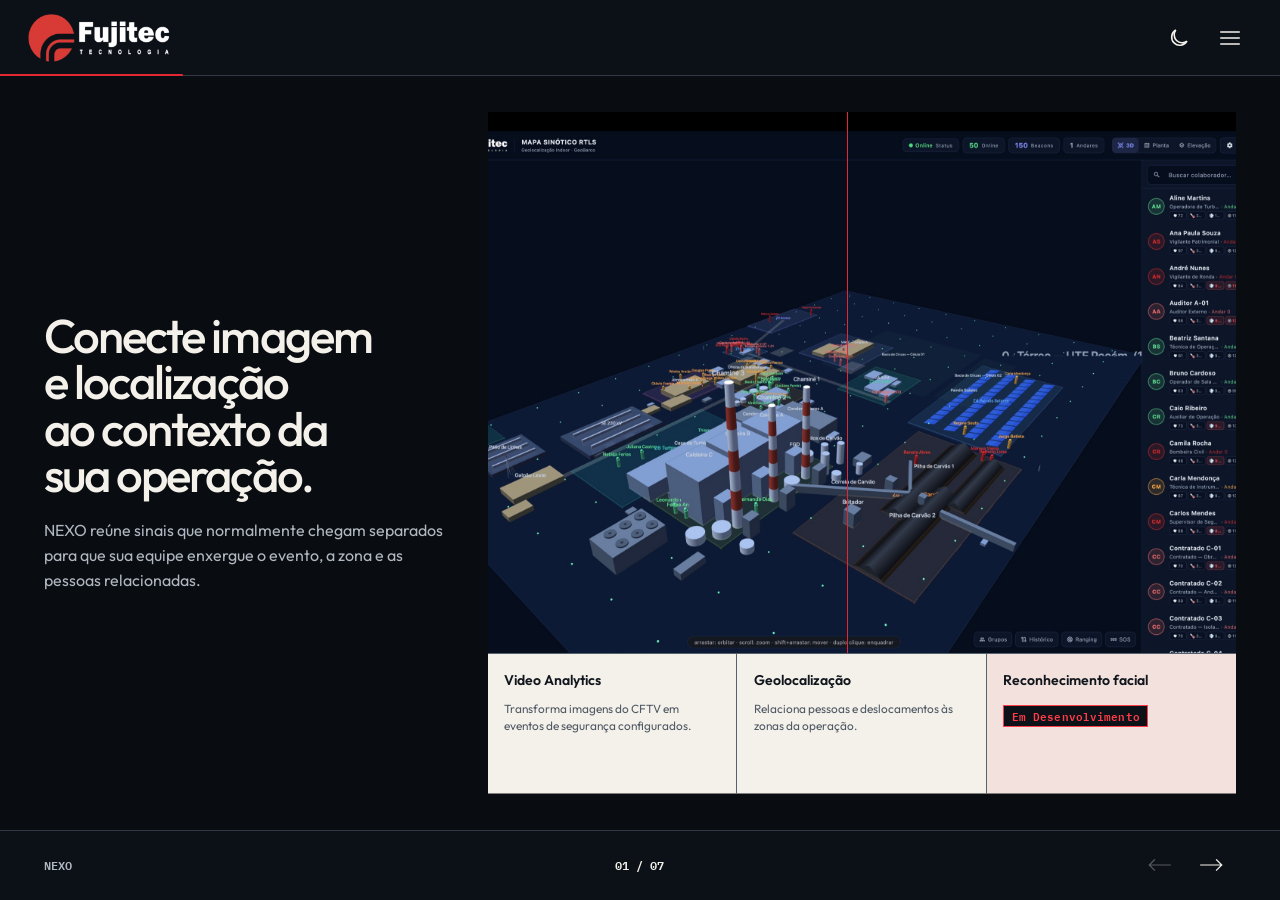
==== fujitec-apresentacao-geo-analitico-dark.html @ db2b3e67 "Apresentação Fujitec NEXO — Video Analytics e Geolocalização Deck linear de 7 telas derivado da apre" ====
<!doctype html>
<html lang="pt-BR">
  <head>
    <meta charset="utf-8">
    <meta name="viewport" content="width=device-width, initial-scale=1, viewport-fit=cover">
    <meta name="theme-color" content="#090c10">
    <title>Fujitec — NEXO · Video Analytics e Geolocalização</title>
    <link rel="icon" href="assets/fujitec-global/brand/fujitec-icon-red.png" type="image/png" sizes="80x80">
    <link rel="stylesheet" href="assets/fujitec-global/css/tokens.css">
    <link rel="stylesheet" href="assets/fujitec-global/css/presentation.css">
    <link rel="stylesheet" href="assets/fujitec-global/css/responsive.css">
    <link rel="stylesheet" href="assets/fujitec-geo/css/geo.css">
  </head>
  <body>
    <!-- Deck derivado da apresentação global Fujitec: trilha linear única do NEXO cobrindo somente Geolocalização e Video Analytics, sem hub, sem RFID e sem as frentes CFTV e infraestrutura. Mídia e CSS reaproveitados de assets/fujitec-global. -->
    <main class="presentation" data-presentation data-theme="dark" aria-label="Apresentação NEXO — Video Analytics e Geolocalização">
      <header class="presentation__header">
        <a class="brand-home" href="#nexo-01" data-route-link="nexo-01" aria-label="Fujitec — voltar ao início">
          <span class="brand-logo" role="img" aria-label="Fujitec Tecnologia">
            <span class="brand-logo__asset" aria-hidden="true">
              <span class="brand-logo__mark"></span>
              <span class="brand-logo__word"></span>
            </span>
          </span>
        </a>
        <div class="header-actions">
          <a class="header-control" href="fujitec-apresentacao-geo-analitico.html#nexo-01" data-theme-link aria-label="Abrir tema claro preservando a tela atual">
            <svg class="icon theme-icon--light" viewBox="0 0 24 24" aria-hidden="true"><circle cx="12" cy="12" r="4"></circle><path d="M12 2v3M12 19v3M2 12h3M19 12h3M4.9 4.9 7 7M17 17l2.1 2.1M19.1 4.9 17 7M7 17l-2.1 2.1"></path></svg>
            <svg class="icon theme-icon--dark" viewBox="0 0 24 24" aria-hidden="true"><path d="M20 15.2A8 8 0 0 1 8.8 4 8.2 8.2 0 1 0 20 15.2Z"></path></svg>
          </a>
          <button class="header-control" type="button" data-menu-toggle aria-expanded="false" aria-controls="presentation-menu" aria-label="Abrir menu de telas">
            <svg class="icon" viewBox="0 0 24 24" aria-hidden="true"><path d="M3 6h18M3 12h18M3 18h18"></path></svg>
          </button>
        </div>
      </header>

      <aside id="presentation-menu" class="presentation__menu" data-menu hidden aria-hidden="true" aria-label="Telas da apresentação">
        <nav>
          <a href="#nexo-01" data-route-link="nexo-01"><span>Visão geral</span><svg class="icon" viewBox="0 0 32 16" aria-hidden="true"><path d="M1 8h28M22 1l7 7-7 7"></path></svg></a>
          <a href="#nexo-05" data-route-link="nexo-05"><span>Mapa operacional</span><svg class="icon" viewBox="0 0 32 16" aria-hidden="true"><path d="M1 8h28M22 1l7 7-7 7"></path></svg></a>
          <a href="#nexo-06" data-route-link="nexo-06"><span>Crachá e localização</span><svg class="icon" viewBox="0 0 32 16" aria-hidden="true"><path d="M1 8h28M22 1l7 7-7 7"></path></svg></a>
          <a href="#nexo-03" data-route-link="nexo-03"><span>Zonas críticas</span><svg class="icon" viewBox="0 0 32 16" aria-hidden="true"><path d="M1 8h28M22 1l7 7-7 7"></path></svg></a>
          <a href="#nexo-04" data-route-link="nexo-04"><span>Pessoas por área</span><svg class="icon" viewBox="0 0 32 16" aria-hidden="true"><path d="M1 8h28M22 1l7 7-7 7"></path></svg></a>
          <a href="#nexo-02" data-route-link="nexo-02"><span>Video Analytics</span><svg class="icon" viewBox="0 0 32 16" aria-hidden="true"><path d="M1 8h28M22 1l7 7-7 7"></path></svg></a>
          <a href="#nexo-08" data-route-link="nexo-08"><span>Correlação e report</span><svg class="icon" viewBox="0 0 32 16" aria-hidden="true"><path d="M1 8h28M22 1l7 7-7 7"></path></svg></a>
        </nav>
      </aside>

      <div class="presentation__progress" aria-label="Progresso da trilha">
        <span data-progress role="progressbar" aria-label="Progresso da trilha" aria-valuemin="1" aria-valuemax="7" aria-valuenow="1"></span>
      </div>

      <div class="presentation__stage">
        <div class="presentation__track" data-track></div>
      </div>

      <footer class="presentation__footer" data-footer hidden>
        <span class="presentation__trail-label" data-trail-label></span>
        <span class="presentation__counter" data-counter>01 / 07</span>
        <nav class="presentation__nav" aria-label="Navegação da trilha">
          <button class="nav-button" type="button" data-prev aria-label="Tela anterior">
            <svg class="icon icon--left" viewBox="0 0 32 16" aria-hidden="true"><path d="M1 8h28M22 1l7 7-7 7"></path></svg>
          </button>
          <button class="nav-button" type="button" data-next aria-label="Próxima tela">
            <svg class="icon" viewBox="0 0 32 16" aria-hidden="true"><path d="M1 8h28M22 1l7 7-7 7"></path></svg>
          </button>
        </nav>
      </footer>
      <p class="presentation__live" data-live-region aria-live="polite" aria-atomic="true"></p>
    </main>
    <noscript>Esta apresentação requer JavaScript local para navegação e animações.</noscript>
    <script src="assets/fujitec-global/vendor/gsap.min.js"></script>
    <script type="module" src="assets/fujitec-geo/js/app.mjs"></script>
  </body>
</html>
---- assets/fujitec-global/css/tokens.css ----
@font-face {
  font-family: "Outfit";
  src: url("../fonts/outfit-regular.woff2") format("woff2");
  font-style: normal;
  font-weight: 400;
  font-display: swap;
}

@font-face {
  font-family: "Outfit";
  src: url("../fonts/outfit-medium.woff2") format("woff2");
  font-style: normal;
  font-weight: 500;
  font-display: swap;
}

@font-face {
  font-family: "Outfit";
  src: url("../fonts/outfit-semibold.woff2") format("woff2");
  font-style: normal;
  font-weight: 600;
  font-display: swap;
}

@font-face {
  font-family: "IBM Plex Mono";
  src: url("../fonts/ibm-plex-mono-semibold.woff2") format("woff2");
  font-style: normal;
  font-weight: 600;
  font-display: swap;
}

:root {
  color-scheme: light;
  --font-display: "Outfit", sans-serif;
  --font-mono: "IBM Plex Mono", monospace;
  --red: #cf202d;
  --red-strong: #b90f1d;
  --red-soft: #f7dadd;
  --ink: #11161c;
  --navy: #06101f;
  --bg: #f2efe8;
  --surface: #f8f6f1;
  --surface-2: #e9e6df;
  --surface-inverse: #08111f;
  --text: #11161c;
  --text-inverse: #f7f4ee;
  --muted: #535b65;
  --muted-inverse: #c8d0da;
  --brand-word: #000000;
  --line: #c8c3ba;
  --line-strong: #969086;
  --focus: #cf202d;
  --shadow: 0.75rem 1.1rem 1.6rem rgba(27, 25, 22, 0.18);
  --header-height: 4.75rem;
  --footer-height: 4.4rem;
  --gutter: clamp(1.25rem, 3.4vw, 4.5rem);
  --display-xl: clamp(2.65rem, 5vw, 5.9rem);
  --display-lg: clamp(2.15rem, 3.7vw, 4.45rem);
  --display-md: clamp(1.65rem, 2.5vw, 3rem);
  --body-lg: clamp(1rem, 1.2vw, 1.28rem);
  --body: clamp(0.94rem, 0.92vw, 1.08rem);
  --small: clamp(0.72rem, 0.7vw, 0.86rem);
}

[data-theme="dark"] {
  color-scheme: dark;
  --red: #e32733;
  --red-strong: #ff3d49;
  --red-soft: #4a161c;
  --ink: #f4f1eb;
  --navy: #050b14;
  --bg: #090c10;
  --surface: #0d1218;
  --surface-2: #111820;
  --surface-inverse: #f4f1eb;
  --text: #f4f1eb;
  --text-inverse: #11161c;
  --muted: #afb7c1;
  --muted-inverse: #515a64;
  --brand-word: #ffffff;
  --line: #303944;
  --line-strong: #56616e;
  --focus: #ff4b56;
  --shadow: 0.8rem 1.2rem 1.75rem rgba(0, 0, 0, 0.48);
}

*,
*::before,
*::after {
  box-sizing: border-box;
}

html {
  width: 100%;
  height: 100%;
  background: var(--bg);
  scroll-behavior: auto;
}

body {
  width: 100%;
  min-width: 20rem;
  height: 100%;
  margin: 0;
  overflow: hidden;
  background: var(--bg);
  color: var(--text);
  font-family: var(--font-display);
  font-size: 16px;
  font-synthesis: none;
  text-rendering: optimizeLegibility;
  -webkit-font-smoothing: antialiased;
}

button,
a {
  color: inherit;
  font: inherit;
}

button {
  border: 0;
}

a {
  text-decoration-thickness: 0.08em;
  text-underline-offset: 0.22em;
}

img,
video {
  display: block;
  max-width: 100%;
}

::selection {
  background: var(--red);
  color: #fff;
}

:focus-visible {
  outline: 3px solid var(--focus);
  outline-offset: 4px;
}

* {
  scrollbar-color: var(--red) var(--surface-2);
  scrollbar-width: thin;
}

*::-webkit-scrollbar {
  width: 0.6rem;
  height: 0.6rem;
}

*::-webkit-scrollbar-track {
  background: var(--surface-2);
}

*::-webkit-scrollbar-thumb {
  background: var(--red);
  border: 2px solid var(--surface-2);
}

[hidden] {
  display: none !important;
}

.sr-only,
.presentation__live {
  position: absolute !important;
  width: 1px !important;
  height: 1px !important;
  padding: 0 !important;
  margin: -1px !important;
  overflow: hidden !important;
  clip: rect(0, 0, 0, 0) !important;
  white-space: nowrap !important;
  border: 0 !important;
}

.icon {
  width: 1.5rem;
  height: 1.5rem;
  fill: none;
  stroke: currentColor;
  stroke-width: 1.6;
  stroke-linecap: square;
  stroke-linejoin: miter;
}

.icon--left {
  transform: scaleX(-1);
}
---- assets/fujitec-global/css/presentation.css ----
.presentation {
  position: relative;
  width: 100%;
  height: 100dvh;
  min-height: 32rem;
  overflow: hidden;
  background: var(--bg);
  color: var(--text);
  isolation: isolate;
}

.presentation__header {
  position: absolute;
  z-index: 60;
  top: 0;
  left: 0;
  right: 0;
  height: var(--header-height);
  display: flex;
  align-items: center;
  justify-content: space-between;
  padding: 0 clamp(1.25rem, 2.2vw, 2.5rem);
  border-bottom: 1px solid var(--line);
  background: color-mix(in srgb, var(--surface) 96%, transparent);
}

.brand-home {
  display: inline-flex;
  align-items: center;
  min-height: 2.6rem;
  text-decoration: none;
}

.brand-logo {
  position: relative;
  display: block;
  width: 8.85rem;
  height: 3rem;
  flex: 0 0 auto;
}

.brand-logo__asset {
  position: absolute;
  inset: 0 auto auto 0;
  width: 236px;
  height: 80px;
  transform: scale(0.6);
  transform-origin: left top;
}

.brand-logo__mark,
.brand-logo__word {
  position: absolute;
  top: 0;
  height: 80px;
}

.brand-logo__mark {
  left: 0;
  width: 80px;
  overflow: hidden;
  background: url("../brand/fujitec-logo-white.png") no-repeat 0 0 / 236px 80px;
}

.brand-logo__word {
  left: 80px;
  width: 156px;
  overflow: hidden;
}

.brand-logo__word::before {
  content: "";
  position: absolute;
  left: -80px;
  top: 0;
  width: 236px;
  height: 80px;
  background: var(--brand-word);
  -webkit-mask: url("../brand/fujitec-logo-white.png") no-repeat 0 0 / 236px 80px;
  mask: url("../brand/fujitec-logo-white.png") no-repeat 0 0 / 236px 80px;
}

.badge-card img {
  filter: brightness(0);
}

[data-theme="dark"] .badge-card img {
  filter: brightness(0) invert(1);
}

.header-actions {
  display: flex;
  align-items: center;
  gap: 0.5rem;
}

.header-control {
  width: 2.7rem;
  height: 2.7rem;
  display: inline-grid;
  place-items: center;
  background: transparent;
  color: var(--text);
  cursor: pointer;
  text-decoration: none;
  transition: color 180ms ease, background-color 180ms ease;
}

.header-control:hover {
  color: var(--red);
  background: var(--surface-2);
}

.theme-icon--dark,
[data-theme="dark"] .theme-icon--light {
  display: none;
}

[data-theme="dark"] .theme-icon--dark {
  display: block;
}

.presentation__menu {
  position: absolute;
  z-index: 70;
  top: calc(var(--header-height) + 0.75rem);
  right: 1.25rem;
  width: min(26rem, calc(100vw - 2.5rem));
  padding: 0.75rem;
  background: var(--surface);
  box-shadow: var(--shadow);
  border: 1px solid var(--line);
}

.presentation__menu nav {
  display: grid;
}

.presentation__menu a {
  display: grid;
  grid-template-columns: 0.8rem 1fr auto;
  align-items: center;
  gap: 0.9rem;
  min-height: 3.9rem;
  padding: 0.75rem;
  border-bottom: 1px solid var(--line);
  text-decoration: none;
  font-weight: 500;
}

.presentation__menu a:last-child {
  border-bottom: 0;
}

.presentation__menu a::before {
  content: "";
  width: 0.58rem;
  height: 0.58rem;
  background: var(--red);
}

.presentation__menu a:hover {
  background: var(--surface-2);
}

.presentation__menu .icon {
  width: 1.25rem;
}

.presentation__stage {
  position: absolute;
  z-index: 1;
  top: var(--header-height);
  right: 0;
  bottom: 0;
  left: 0;
  overflow: hidden;
}

.presentation__track,
.screen {
  position: absolute;
  inset: 0;
}

.screen {
  visibility: hidden;
  overflow: hidden;
  opacity: 0;
  pointer-events: none;
}

.screen[data-active="true"] {
  visibility: visible;
  opacity: 1;
  pointer-events: auto;
}

.presentation__progress {
  position: absolute;
  z-index: 64;
  top: calc(var(--header-height) - 2px);
  left: 0;
  width: 100%;
  height: 2px;
  background: transparent;
  pointer-events: none;
}

.presentation__progress span {
  display: block;
  width: 100%;
  height: 100%;
  background: var(--red);
  transform: scaleX(var(--progress, 0));
  transform-origin: left center;
  transition: transform 420ms cubic-bezier(0.16, 1, 0.3, 1);
}

.presentation__footer {
  position: absolute;
  z-index: 50;
  right: 0;
  bottom: 0;
  left: 0;
  height: var(--footer-height);
  display: grid;
  grid-template-columns: 1fr auto 1fr;
  align-items: center;
  padding: 0 var(--gutter);
  border-top: 1px solid var(--line);
  background: color-mix(in srgb, var(--surface) 96%, transparent);
}

.presentation__footer[hidden] {
  display: none;
}

.presentation__trail-label,
.presentation__counter {
  font-family: var(--font-mono);
  font-size: var(--small);
  font-variant-numeric: tabular-nums;
}

.presentation__trail-label {
  color: var(--muted);
}

.presentation__counter {
  min-width: 5.8rem;
  text-align: center;
  color: var(--text);
}

.presentation__nav {
  grid-column: 3;
  justify-self: end;
  display: flex;
  align-items: center;
  gap: 0.35rem;
}

.nav-button {
  width: 3rem;
  height: 3rem;
  display: grid;
  place-items: center;
  background: transparent;
  color: var(--text);
  cursor: pointer;
  transition: background-color 180ms ease, color 180ms ease;
}

.nav-button:hover {
  color: var(--red);
  background: var(--surface-2);
}

[data-white-key] {
  transition: opacity 180ms ease;
}

[data-theme="dark"] [data-white-key]:not([data-keyed="true"]) {
  opacity: 0;
}

/* Hub */
.hub {
  background: var(--surface);
}

.hub__field {
  position: absolute;
  z-index: 1;
  display: block;
  overflow: hidden;
  color: var(--text-inverse);
  text-decoration: none;
  background: var(--surface-inverse);
}

.hub__field--nexo,
.hub__field--infra {
  color: #fff;
}

.hub__field::after {
  content: "";
  position: absolute;
  inset: 0;
  z-index: 4;
  border: 2px solid var(--red);
  opacity: 0;
  pointer-events: none;
  transition: opacity 220ms ease;
}

.hub__field:hover::after,
.hub__field:focus-visible::after {
  opacity: 1;
}

.hub__field > img {
  width: 100%;
  height: 100%;
  object-fit: cover;
  transition: transform 820ms cubic-bezier(0.16, 1, 0.3, 1);
}

.hub__field:hover > img,
.hub__field:focus-visible > img {
  transform: scale(1.035);
}

.hub__field--nexo {
  top: 0;
  left: 0;
  width: 68%;
  height: 52%;
}

.hub__field--nexo img {
  object-position: 46% 69%;
}

.hub__field--infra {
  bottom: 0;
  left: 0;
  width: 46%;
  height: 48%;
}

.hub__field--infra img {
  object-position: 48% 45%;
}

.hub__field--cftv {
  top: 0;
  right: 0;
  width: 32%;
  height: 100%;
  color: var(--text);
  background: var(--surface);
}

.hub__field--cftv .product-cutout {
  position: absolute;
  top: 16%;
  right: 1%;
  bottom: 6%;
  width: 98%;
  height: 78%;
  object-fit: contain;
  object-position: center bottom;
}

[data-theme="dark"] .hub__field--cftv {
  color: var(--text);
  background: var(--surface);
}

.hub__shade {
  position: absolute;
  z-index: 1;
  inset: 0;
  background: linear-gradient(180deg, rgba(5, 10, 18, 0.78) 0%, rgba(5, 10, 18, 0.08) 48%, rgba(5, 10, 18, 0.8) 100%);
}

.hub__label {
  position: absolute;
  z-index: 3;
  left: clamp(1.5rem, 3vw, 3.4rem);
  display: grid;
  gap: 0.45rem;
  max-width: min(31rem, 78%);
}

.hub__label::before {
  content: "";
  position: absolute;
  top: 0.45rem;
  left: -1.25rem;
  width: 0.65rem;
  height: 0.65rem;
  background: var(--red);
}

.hub__label--top {
  top: clamp(1.9rem, 4vh, 3.5rem);
}

.hub__field--infra .hub__label--bottom {
  bottom: clamp(5.1rem, 9vh, 6.5rem);
}

.hub__label strong {
  font-size: clamp(1rem, 1.35vw, 1.5rem);
  font-weight: 600;
  line-height: 1.1;
}

.hub__label > span:not(.development-status) {
  color: color-mix(in srgb, currentColor 74%, transparent);
  font-family: var(--font-mono);
  font-size: clamp(0.64rem, 0.65vw, 0.8rem);
  line-height: 1.45;
}

.development-status {
  display: flex;
  flex-wrap: wrap;
  align-items: center;
  gap: 0.55rem;
  font-family: var(--font-mono);
  font-size: clamp(0.62rem, 0.62vw, 0.76rem);
}

.development-status strong,
.resource-item--development > strong {
  display: inline-flex;
  width: max-content;
  padding: 0.28rem 0.46rem;
  border: 1px solid currentColor;
  color: var(--red-strong);
  background: var(--surface);
  font-family: var(--font-mono);
  font-size: 0.68rem;
  line-height: 1;
  text-transform: none;
  letter-spacing: 0.01em;
}

.hub__field--nexo .development-status strong {
  color: #fff;
  background: var(--red);
  border-color: var(--red);
}

.hub__explore {
  position: absolute;
  z-index: 3;
  left: clamp(1.5rem, 3vw, 3.4rem);
  bottom: clamp(1.35rem, 3vh, 2.2rem);
  display: flex;
  align-items: center;
  gap: 0.8rem;
  font-family: var(--font-mono);
  font-size: var(--small);
}

.hub__field--cftv .hub__explore {
  right: clamp(1.5rem, 3vw, 3.4rem);
  left: auto;
}

.hub__explore .icon {
  width: 2.2rem;
  color: var(--red);
  transition: transform 220ms ease;
}

.hub__field:hover .hub__explore .icon,
.hub__field:focus-visible .hub__explore .icon {
  transform: translateX(0.45rem);
}

.hub__message {
  position: absolute;
  z-index: 8;
  top: 30%;
  left: 40%;
  width: 29%;
  min-width: 21rem;
  min-height: 43%;
  display: flex;
  flex-direction: column;
  justify-content: center;
  padding: clamp(1.8rem, 3vw, 3.5rem);
  background: var(--surface);
  box-shadow: var(--shadow);
}

.hub__message h1 {
  margin: 0;
  font-size: clamp(1.42rem, 1.65vw, 2rem);
  font-weight: 500;
  line-height: 1.2;
  letter-spacing: -0.025em;
  text-wrap: balance;
}

.hub__brand-logo {
  position: relative;
  display: block;
  width: min(232px, 100%);
  max-width: 100%;
  aspect-ratio: 232 / 76;
  height: auto;
  margin-bottom: clamp(1rem, 2.1vh, 1.6rem);
}

.hub__brand-logo > img {
  display: block;
  width: 100%;
  height: 100%;
  object-fit: contain;
  object-position: left center;
}

.hub__brand-logo--light::after {
  position: absolute;
  inset: 0;
  content: "";
  background: #000;
  clip-path: inset(0 0 0 33.62%);
  -webkit-mask: url("../brand/fujitec-logo.png") no-repeat 0 0 / 100% 100%;
  mask: url("../brand/fujitec-logo.png") no-repeat 0 0 / 100% 100%;
  pointer-events: none;
}

.hub__message p {
  max-width: 29ch;
  margin: clamp(1.1rem, 2vh, 1.8rem) 0 0;
  padding-top: 1.2rem;
  border-top: 1px solid var(--red);
  color: var(--muted);
  font-family: var(--font-mono);
  font-size: clamp(0.7rem, 0.75vw, 0.9rem);
  line-height: 1.6;
}

.hub__route,
.hub__junction {
  position: absolute;
  z-index: 9;
  background: var(--red);
  pointer-events: none;
}

.hub__route--horizontal {
  top: 30%;
  left: 40%;
  width: 28%;
  height: 1px;
}

.hub__route--vertical {
  top: 0;
  left: 68%;
  width: 1px;
  height: 100%;
}

.hub__junction {
  width: 0.7rem;
  height: 0.7rem;
}

.hub__junction--top {
  top: -0.35rem;
  left: calc(68% - 0.35rem);
}

.hub__junction--center {
  top: calc(73% - 0.35rem);
  left: calc(68% - 0.35rem);
  width: 1.2rem;
  height: 1.2rem;
}

.hub__junction--left {
  top: calc(52% - 0.32rem);
  left: calc(40% - 0.32rem);
}

/* Shared slide composition */
.slide {
  background: var(--bg);
}

.slide__inner {
  position: absolute;
  inset: 0 0 var(--footer-height);
  display: grid;
  grid-template-columns: minmax(21rem, 37%) 1fr;
  gap: clamp(1.5rem, 3vw, 4rem);
  padding: clamp(1.6rem, 4vh, 3.8rem) var(--gutter);
  overflow: hidden;
}

.slide__copy {
  position: relative;
  z-index: 3;
  align-self: center;
  max-width: 42rem;
}

.slide__copy h2 {
  max-width: 14ch;
  margin: 0;
  color: var(--text);
  font-size: var(--display-lg);
  font-weight: 500;
  line-height: 0.98;
  letter-spacing: -0.04em;
  text-wrap: balance;
}

.slide__copy > p {
  max-width: 62ch;
  margin: clamp(1.2rem, 2.2vh, 2rem) 0 0;
  color: var(--muted);
  font-size: var(--body-lg);
  line-height: 1.55;
}

.slide__visual {
  position: relative;
  z-index: 1;
  min-width: 0;
  min-height: 0;
  overflow: hidden;
}

.route-action {
  display: inline-flex;
  align-items: center;
  gap: 1rem;
  margin-top: 2rem;
  padding: 0.85rem 0;
  border-bottom: 1px solid var(--red);
  color: var(--text);
  font-family: var(--font-mono);
  font-size: var(--small);
  text-decoration: none;
}

.route-action .icon {
  width: 2.4rem;
  color: var(--red);
  transition: transform 200ms ease;
}

.route-action:hover .icon,
.route-action:focus-visible .icon {
  transform: translateX(0.45rem);
}

.visual-image {
  width: 100%;
  height: 100%;
  object-fit: cover;
}

/* NEXO overview */
.slide--nexo-overview .slide__inner {
  grid-template-columns: minmax(19rem, 34%) 1fr;
}

.overview-visual {
  position: absolute;
  inset: 0;
  display: grid;
  grid-template-rows: minmax(0, 1fr) auto;
  background: var(--surface-inverse);
  color: var(--text-inverse);
}

.overview-visual__map {
  position: relative;
  min-height: 0;
  margin: 0;
  overflow: hidden;
}

.overview-visual__map img {
  object-position: center 66%;
}

.map-scan {
  position: absolute;
  top: 0;
  bottom: 0;
  left: 48%;
  width: 1px;
  background: var(--red);
  animation: map-scan 6.5s cubic-bezier(0.65, 0, 0.35, 1) infinite alternate;
}

@keyframes map-scan {
  from { transform: translateX(-22vw); }
  to { transform: translateX(22vw); }
}

.resource-grid {
  display: grid;
  grid-template-columns: repeat(4, 1fr);
  border-top: 1px solid var(--line-strong);
}

.resource-item {
  min-height: 8.7rem;
  padding: clamp(0.8rem, 1.3vw, 1.35rem);
  border-right: 1px solid var(--line-strong);
}

.resource-item:last-child {
  border-right: 0;
}

.resource-item h3 {
  margin: 0;
  font-size: clamp(0.88rem, 0.9vw, 1.08rem);
  font-weight: 600;
}

.resource-item p {
  margin: 0.7rem 0 0;
  color: var(--muted-inverse);
  font-size: clamp(0.74rem, 0.72vw, 0.88rem);
  line-height: 1.45;
}

.resource-item--development {
  background: color-mix(in srgb, var(--red) 8%, transparent);
}

.resource-item--development > strong {
  margin-top: 1rem;
}

/* Video Analytics */
.slide--video-pair .slide__inner,
.slide--dual-map .slide__inner,
.slide--camera-family .slide__inner {
  grid-template-columns: 1fr;
  grid-template-rows: auto minmax(0, 1fr);
  gap: clamp(1.2rem, 2vh, 2rem);
}

.slide--video-pair .slide__copy,
.slide--dual-map .slide__copy,
.slide--camera-family .slide__copy {
  display: grid;
  grid-template-columns: minmax(20rem, 0.8fr) minmax(20rem, 1fr);
  align-items: end;
  gap: 2.5rem;
  max-width: none;
}

.slide--video-pair .slide__copy h2,
.slide--dual-map .slide__copy h2,
.slide--camera-family .slide__copy h2 {
  max-width: 18ch;
  font-size: clamp(2.1rem, 3.4vw, 4rem);
}

.slide--video-pair .slide__copy > p,
.slide--dual-map .slide__copy > p,
.slide--camera-family .slide__copy > p {
  margin: 0;
  justify-self: end;
}

.video-pair {
  height: 100%;
  display: grid;
  grid-template-columns: 0.84fr 1.16fr;
  gap: 1px;
  background: var(--line);
}

.video-panel {
  position: relative;
  min-height: 0;
  margin: 0;
  overflow: hidden;
  background: var(--surface-inverse);
}

.video-panel video {
  width: 100%;
  height: 100%;
  object-fit: cover;
}

.video-panel figcaption {
  position: absolute;
  z-index: 2;
  right: 0;
  bottom: 0;
  left: 0;
  display: grid;
  grid-template-columns: auto 1fr;
  align-items: center;
  gap: 1.4rem;
  padding: 1.05rem 1.25rem;
  background: rgba(5, 10, 18, 0.9);
  color: #fff;
}

.video-panel figcaption strong {
  color: var(--red-strong);
  font-family: var(--font-mono);
  font-size: var(--small);
}

.video-panel figcaption span {
  color: #d7dce2;
  font-size: var(--small);
  line-height: 1.4;
}

/* Zone map */
.slide--zone-map .slide__inner {
  display: block;
  padding: 0;
}

.slide--zone-map .slide__copy {
  position: absolute;
  z-index: 4;
  top: clamp(1.8rem, 5vh, 4.5rem);
  left: var(--gutter);
  width: min(38rem, 40vw);
  padding: clamp(1.6rem, 2.8vw, 3rem);
  background: var(--surface);
  box-shadow: var(--shadow);
}

.slide--zone-map .slide__copy h2 {
  font-size: clamp(2rem, 3.5vw, 4.5rem);
}

.slide--zone-map .slide__visual {
  position: absolute;
  inset: 0;
}

.zone-map {
  position: absolute;
  inset: 0;
  margin: 0;
  background: var(--surface-inverse);
}

.zone-map img {
  width: 100%;
  height: 100%;
  object-fit: cover;
  object-position: center;
}

.zone-map::after {
  content: "";
  position: absolute;
  inset: 0;
  background: linear-gradient(90deg, rgba(3, 8, 15, 0.22), transparent 58%);
  pointer-events: none;
}

.zone-map__routes span {
  position: absolute;
  z-index: 2;
  width: clamp(1.1rem, 1.4vw, 1.6rem);
  height: clamp(1.1rem, 1.4vw, 1.6rem);
  border: 2px solid var(--red);
  animation: zone-pulse 2.8s cubic-bezier(0.16, 1, 0.3, 1) infinite;
}

.zone-map__routes span:nth-child(1) { top: 31%; left: 62%; }
.zone-map__routes span:nth-child(2) { top: 51%; left: 72%; animation-delay: 0.7s; }
.zone-map__routes span:nth-child(3) { top: 67%; left: 54%; animation-delay: 1.4s; }

@keyframes zone-pulse {
  0% { opacity: 0.55; transform: scale(0.72); }
  70%, 100% { opacity: 1; transform: scale(1.16); }
}

.zone-map figcaption {
  position: absolute;
  z-index: 3;
  right: var(--gutter);
  bottom: clamp(1.5rem, 4vh, 3.5rem);
  display: grid;
  gap: 1px;
}

.zone-map figcaption span {
  min-width: 13rem;
  padding: 0.8rem 1rem;
  background: rgba(5, 10, 18, 0.9);
  color: #fff;
  font-family: var(--font-mono);
  font-size: var(--small);
  transform: translateX(calc(var(--zone-index) * -1rem));
}

/* People map */
.slide--people-map .slide__inner {
  grid-template-columns: minmax(18rem, 31%) 1fr;
}

.people-map {
  height: 100%;
  display: grid;
  grid-template-columns: minmax(0, 1fr) minmax(13rem, 28%);
  background: var(--surface-inverse);
}

.people-map figure {
  position: relative;
  min-width: 0;
  margin: 0;
  overflow: hidden;
}

.people-map figure img {
  object-position: 46% 64%;
}

.location-pulse {
  position: absolute;
  width: 0.7rem;
  height: 0.7rem;
  background: var(--red);
  outline: 1px solid var(--red);
  outline-offset: 0.45rem;
  animation: zone-pulse 2.4s infinite;
}

.location-pulse--one { top: 56%; left: 48%; }
.location-pulse--two { top: 67%; left: 63%; animation-delay: 1.1s; }

.people-map__list {
  display: grid;
  grid-template-rows: repeat(4, 1fr);
  border-left: 1px solid var(--line-strong);
}

.people-map__list article {
  padding: clamp(0.8rem, 1.35vw, 1.4rem);
  border-bottom: 1px solid var(--line-strong);
  color: var(--text-inverse);
}

.people-map__list article:last-child {
  border-bottom: 0;
}

.people-map__list h3,
.people-map__list p {
  margin: 0;
}

.people-map__list h3 {
  color: var(--red-strong);
  font-size: 0.96rem;
}

.people-map__list p {
  margin-top: 0.45rem;
  color: var(--muted-inverse);
  font-size: clamp(0.72rem, 0.7vw, 0.86rem);
  line-height: 1.42;
}

/* Dual maps */
.dual-map {
  height: 100%;
  display: grid;
  grid-template-columns: 1fr 1fr;
  gap: 1px;
  background: var(--line);
}

.dual-map figure {
  position: relative;
  min-height: 0;
  margin: 0;
  overflow: hidden;
  background: var(--surface-inverse);
}

.dual-map img {
  width: 100%;
  height: 100%;
  object-fit: cover;
  object-position: center;
  transition: transform 800ms cubic-bezier(0.16, 1, 0.3, 1);
}

.dual-map figure:hover img {
  transform: scale(1.025);
}

.dual-map figcaption {
  position: absolute;
  right: 0;
  bottom: 0;
  left: 0;
  display: grid;
  grid-template-columns: auto 1fr;
  gap: 1.4rem;
  padding: 1rem 1.25rem;
  background: rgba(5, 10, 18, 0.9);
  color: #fff;
}

.dual-map figcaption strong {
  color: var(--red-strong);
  font-family: var(--font-mono);
}

.dual-map figcaption span {
  color: #c8d0da;
  font-size: var(--small);
}

/* Badge system */
.slide--badge-system .slide__inner {
  grid-template-columns: minmax(18rem, 32%) 1fr;
}

.badge-system {
  position: relative;
  height: 100%;
  background: var(--surface-inverse);
  color: var(--text-inverse);
  overflow: hidden;
}

.badge-system__map {
  position: absolute;
  inset: 0 38% 0 0;
  margin: 0;
}

.badge-system__map img {
  opacity: 0.86;
  object-position: 58% center;
}

.badge-system__map::after {
  content: "";
  position: absolute;
  inset: 0;
  background: linear-gradient(90deg, transparent 52%, var(--surface-inverse) 100%);
}

.badge-system__device {
  position: absolute;
  z-index: 2;
  top: 50%;
  left: 47%;
  transform: translate(-50%, -50%);
}

.badge-card {
  position: relative;
  z-index: 2;
  width: clamp(9rem, 12vw, 13rem);
  aspect-ratio: 0.69;
  display: flex;
  flex-direction: column;
  justify-content: space-between;
  padding: 1.15rem;
  background: var(--surface);
  color: var(--text);
  box-shadow: 0.7rem 1rem 2.8rem rgba(0, 0, 0, 0.36);
}

.badge-card img {
  width: 6.2rem;
}

.badge-card span {
  font-family: var(--font-mono);
  font-size: 0.68rem;
}

.badge-card i {
  position: absolute;
  right: 1rem;
  bottom: 1rem;
  width: 1rem;
  height: 1rem;
  background: var(--red);
}

.badge-signal {
  position: absolute;
  top: 50%;
  left: 50%;
  width: 17rem;
  height: 17rem;
  border: 1px solid var(--red);
  transform: translate(-50%, -50%) rotate(45deg);
  animation: badge-signal 3.6s ease-out infinite;
}

.badge-signal--two {
  animation-delay: 1.8s;
}

@keyframes badge-signal {
  0% { opacity: 0.8; transform: translate(-50%, -50%) rotate(45deg) scale(0.38); }
  100% { opacity: 0; transform: translate(-50%, -50%) rotate(45deg) scale(1); }
}

.badge-system__points {
  position: absolute;
  z-index: 3;
  top: 0;
  right: 0;
  bottom: 0;
  width: 38%;
  display: grid;
  grid-template-rows: repeat(4, 1fr);
  border-left: 1px solid var(--line-strong);
}

.badge-system__points article {
  padding: clamp(0.85rem, 1.4vw, 1.5rem);
  border-bottom: 1px solid var(--line-strong);
}

.badge-system__points article:last-child {
  border-bottom: 0;
}

.badge-system__points h3,
.badge-system__points p {
  margin: 0;
}

.badge-system__points h3 {
  font-size: clamp(0.88rem, 0.9vw, 1.08rem);
}

.badge-system__points p {
  margin-top: 0.5rem;
  color: var(--muted-inverse);
  font-size: clamp(0.7rem, 0.68vw, 0.84rem);
  line-height: 1.4;
}

/* RFID */
.rfid-intro {
  height: 100%;
  display: grid;
  grid-template-columns: minmax(0, 1fr) minmax(11rem, 23%);
  background: var(--surface-2);
}

.rfid-intro figure {
  min-width: 0;
  margin: 0;
  padding: clamp(1rem, 2vw, 2rem);
}

.rfid-intro figure img {
  width: 100%;
  height: 100%;
  object-fit: contain;
  object-position: center;
}

.rfid-intro ol {
  display: grid;
  grid-template-rows: repeat(5, 1fr);
  margin: 0;
  padding: 0;
  list-style: none;
  background: var(--surface-inverse);
  color: var(--text-inverse);
}

.rfid-intro li {
  display: grid;
  grid-template-columns: 2.5rem 1fr;
  align-items: center;
  padding: 0 1rem;
  border-bottom: 1px solid var(--line-strong);
}

.rfid-intro li:last-child {
  border-bottom: 0;
}

.rfid-intro li span {
  color: var(--red-strong);
  font-family: var(--font-mono);
  font-size: var(--small);
}

.rfid-intro li strong {
  font-size: clamp(0.82rem, 0.85vw, 1rem);
  font-weight: 500;
}

.slide--rfid-tabs .slide__inner {
  grid-template-columns: minmax(18rem, 31%) 1fr;
}

.rfid-demo {
  height: 100%;
  display: grid;
  grid-template-rows: auto minmax(0, 1fr);
  background: var(--surface-2);
}

.rfid-demo__tabs {
  display: grid;
  grid-template-columns: repeat(5, 1fr);
  border-bottom: 1px solid var(--line);
}

.rfid-demo__tabs button {
  min-height: 4.5rem;
  padding: 0.65rem;
  border-right: 1px solid var(--line);
  background: var(--surface);
  color: var(--muted);
  cursor: pointer;
  font-size: clamp(0.7rem, 0.7vw, 0.84rem);
  text-align: left;
}

.rfid-demo__tabs button:last-child {
  border-right: 0;
}

.rfid-demo__tabs button span {
  display: block;
  margin-bottom: 0.3rem;
  color: var(--red);
  font-family: var(--font-mono);
  font-size: 0.63rem;
}

.rfid-demo__tabs button[aria-selected="true"] {
  background: var(--surface-inverse);
  color: var(--text-inverse);
}

.rfid-demo__panels,
.rfid-demo__panels figure {
  min-height: 0;
  height: 100%;
}

.rfid-demo__panels figure {
  position: relative;
  margin: 0;
  padding: clamp(1rem, 2.3vw, 2.4rem);
}

.rfid-demo__panels img {
  width: 100%;
  height: 100%;
  object-fit: contain;
}

.rfid-demo__panels figcaption {
  position: absolute;
  right: 1rem;
  bottom: 1rem;
  padding: 0.45rem 0.6rem;
  background: var(--red);
  color: #fff;
  font-family: var(--font-mono);
  font-size: 0.66rem;
}

/* Correlation */
.slide--correlation .slide__inner {
  grid-template-columns: minmax(19rem, 34%) 1fr;
}

.correlation {
  position: relative;
  height: 100%;
  display: grid;
  grid-template-rows: minmax(0, 1fr) auto;
  gap: 1rem;
  padding: 2.5rem 2rem 8rem;
  background: var(--surface-inverse);
  color: var(--text-inverse);
}

[data-theme="dark"] .correlation {
  color: var(--text);
}

.correlation__flow {
  position: relative;
  min-height: 0;
  display: grid;
  grid-template-columns: repeat(5, 1fr);
  align-items: center;
}

.correlation__line {
  position: absolute;
  top: 50%;
  right: 8%;
  left: 8%;
  height: 2px;
  background: var(--red);
}

.correlation article {
  position: relative;
  z-index: 2;
  min-height: 10.5rem;
  margin: calc((var(--chain-index) % 2) * 10rem) 0 0;
  padding: 1.1rem;
  border-top: 2px solid var(--red);
  background: #101b29;
}

.correlation article:nth-of-type(even) {
  margin-top: -10rem;
}

.correlation article > span {
  color: var(--red-strong);
  font-family: var(--font-mono);
  font-size: 0.7rem;
}

.correlation h3,
.correlation p {
  margin: 0;
}

.correlation h3 {
  margin-top: 0.7rem;
  font-size: clamp(0.9rem, 1vw, 1.15rem);
}

.correlation p {
  margin-top: 0.5rem;
  color: #c8d0da;
  font-size: clamp(0.7rem, 0.68vw, 0.82rem);
  line-height: 1.4;
}

.correlation__report {
  position: absolute;
  right: 2rem;
  bottom: 1rem;
  left: 2rem;
  z-index: 3;
  display: grid;
  grid-template-columns: 4.5rem minmax(0, 1fr) auto;
  gap: 1rem;
  align-items: center;
  min-height: 6.5rem;
  padding: 0.7rem 0.9rem;
  border-top: 2px solid var(--red);
  background: #101b29;
}

.correlation__report-preview {
  width: 4rem;
  height: 5.1rem;
  display: block;
  overflow: hidden;
  border: 1px solid #526274;
  background: #fff;
}

.correlation__report-preview img {
  width: 100%;
  height: 100%;
  display: block;
  object-fit: cover;
  object-position: top center;
}

.correlation__report-copy {
  min-width: 0;
}

.correlation__report-copy > span {
  color: var(--red-strong);
  font-family: var(--font-mono);
  font-size: 0.64rem;
  letter-spacing: 0.08em;
  text-transform: uppercase;
}

.correlation__report-copy h3,
.correlation__report-copy p {
  margin: 0;
}

.correlation__report-copy h3 {
  margin-top: 0.35rem;
  font-size: clamp(0.9rem, 1vw, 1.1rem);
}

.correlation__report-copy p {
  margin-top: 0.3rem;
  color: #c8d0da;
  font-size: 0.72rem;
}

.correlation__report-link {
  display: inline-flex;
  align-items: center;
  gap: 0.55rem;
  color: #fff;
  font-family: var(--font-mono);
  font-size: 0.7rem;
  text-decoration: none;
  white-space: nowrap;
}

.correlation__report-link:hover,
.correlation__report-link:focus-visible {
  color: var(--red-strong);
}

.correlation__report-link .icon {
  width: 1.7rem;
  color: var(--red);
}

/* CCTV */
.slide--camera-hero {
  background: var(--surface);
}

.slide--camera-hero .slide__inner {
  grid-template-columns: minmax(19rem, 39%) 1fr;
}

.camera-hero {
  position: relative;
  height: 100%;
  background: var(--surface-2);
  overflow: hidden;
}

.camera-hero figure {
  position: absolute;
  inset: 1rem 0 6.5rem 0;
  margin: 0;
}

.camera-hero figure img {
  width: 100%;
  height: 100%;
  object-fit: contain;
  object-position: center bottom;
}

.camera-hero__spec {
  position: absolute;
  right: 0;
  bottom: 0;
  left: 0;
  display: grid;
  grid-template-columns: 1fr auto;
  align-items: center;
  gap: 1rem;
  min-height: 6.5rem;
  padding: 1rem 1.4rem;
  background: var(--surface-inverse);
  color: var(--text-inverse);
}

.camera-hero__spec p {
  max-width: 48ch;
  margin: 0;
  color: var(--muted-inverse);
  font-size: var(--small);
  line-height: 1.45;
}

.camera-hero__spec div {
  display: flex;
  flex-wrap: wrap;
  justify-content: flex-end;
  gap: 0.45rem;
}

.camera-hero__spec span,
.cabling__tags span {
  padding: 0.45rem 0.6rem;
  border: 1px solid var(--red);
  color: var(--text-inverse);
  font-family: var(--font-mono);
  font-size: 0.66rem;
}

.camera-family {
  height: 100%;
  display: grid;
  grid-template-columns: 1.18fr 0.94fr 0.88fr;
  gap: 1px;
  background: var(--line);
}

.camera-family article {
  min-width: 0;
  min-height: 0;
  display: grid;
  grid-template-rows: minmax(0, 1fr) auto;
  background: var(--surface);
}

.camera-family figure {
  position: relative;
  min-height: 0;
  margin: 0;
  padding: clamp(0.8rem, 1.8vw, 2rem);
  background: var(--surface-2);
  overflow: hidden;
}

.camera-family figure img {
  position: absolute;
  inset: 0;
  width: 100%;
  height: 100%;
  object-fit: contain;
  transition: transform 700ms cubic-bezier(0.16, 1, 0.3, 1);
}

.camera-family article:hover figure img {
  transform: scale(1.04);
}

.camera-family article > div {
  min-height: 8.2rem;
  padding: 1rem 1.2rem;
}

.camera-family h3,
.camera-family p {
  margin: 0;
}

.camera-family h3 {
  color: var(--red);
  font-size: clamp(1rem, 1.25vw, 1.45rem);
}

.camera-family p {
  margin-top: 0.55rem;
  color: var(--muted);
  font-size: var(--small);
  line-height: 1.42;
}

.slide--accessories .slide__inner {
  grid-template-columns: minmax(19rem, 32%) 1fr;
}

.accessories {
  height: 100%;
  display: grid;
  grid-template-columns: 1fr 1.15fr;
  gap: 1px;
  background: var(--line);
}

.accessories article {
  min-width: 0;
  display: grid;
  grid-template-rows: minmax(0, 1fr) auto;
  background: var(--surface-2);
}

.accessories figure {
  min-height: 0;
  margin: 0;
  padding: clamp(1.2rem, 2.5vw, 3rem);
}

.accessories img {
  width: 100%;
  height: 100%;
  object-fit: contain;
}

.accessories article > div {
  min-height: 10rem;
  padding: 1.1rem 1.25rem;
  background: var(--surface-inverse);
  color: var(--text-inverse);
}

.accessories h3,
.accessories p {
  margin: 0;
}

.accessories h3 {
  color: var(--red-strong);
  font-size: clamp(1.1rem, 1.4vw, 1.7rem);
}

.accessories p {
  margin-top: 0.65rem;
  color: var(--muted-inverse);
  font-size: var(--small);
  line-height: 1.5;
}

/* Infrastructure */
.slide--infra-overview .slide__inner {
  grid-template-columns: minmax(18rem, 34%) 1fr;
}

.infra-overview {
  position: relative;
  height: 100%;
  display: grid;
  grid-template-columns: minmax(0, 1fr) minmax(15rem, 34%);
  background: var(--surface-inverse);
  overflow: hidden;
}

.infra-overview figure {
  min-width: 0;
  margin: 0;
}

.infra-overview figure img {
  object-position: 45% center;
}

.infra-overview > div {
  display: grid;
  grid-template-rows: repeat(3, 1fr);
  border-left: 1px solid var(--line-strong);
}

.infra-overview article {
  padding: clamp(1rem, 1.7vw, 1.8rem);
  border-bottom: 1px solid var(--line-strong);
  color: var(--text-inverse);
}

.infra-overview article:last-child {
  border-bottom: 0;
}

.infra-overview h3,
.infra-overview p {
  margin: 0;
}

.infra-overview h3 {
  color: var(--red-strong);
  font-size: clamp(0.94rem, 1.05vw, 1.3rem);
}

.infra-overview p {
  margin-top: 0.6rem;
  color: var(--muted-inverse);
  font-size: var(--small);
  line-height: 1.45;
}

.slide--cabling .slide__inner {
  grid-template-columns: minmax(19rem, 35%) 1fr;
}

.cabling {
  height: 100%;
  display: grid;
  grid-template-rows: minmax(0, 1fr) auto;
  background: var(--surface-inverse);
}

.cabling figure {
  min-height: 0;
  margin: 0;
  overflow: hidden;
}

.cabling figure img {
  object-position: center 45%;
}

.cabling__content {
  display: grid;
  grid-template-columns: auto 1fr;
  align-items: center;
  gap: 1rem;
  padding: 1rem 1.25rem;
  color: var(--text-inverse);
}

.cabling__tags {
  display: flex;
  flex-wrap: wrap;
  gap: 0.4rem;
}

.cabling__content ul {
  display: flex;
  flex-wrap: wrap;
  justify-content: flex-end;
  gap: 0.65rem 1.4rem;
  margin: 0;
  padding: 0;
  list-style: none;
  color: var(--muted-inverse);
  font-size: var(--small);
}

.cabling__content li::before {
  content: "";
  display: inline-block;
  width: 0.45rem;
  height: 0.45rem;
  margin-right: 0.5rem;
  background: var(--red);
}

.slide--certification .slide__inner {
  grid-template-columns: minmax(18rem, 31%) 1fr;
}

.certification {
  height: 100%;
  display: grid;
  grid-template-columns: minmax(0, 1.4fr) minmax(16rem, 0.8fr);
  background: var(--surface-2);
}

.certification figure {
  min-width: 0;
  margin: 0;
  overflow: hidden;
}

.certification figure img {
  object-position: center;
}

.certification ol {
  display: grid;
  grid-template-rows: repeat(4, 1fr);
  margin: 0;
  padding: 0;
  list-style: none;
  background: var(--surface);
}

.certification li {
  display: grid;
  grid-template-columns: 2.6rem 1fr;
  align-items: center;
  gap: 0.7rem;
  padding: 0.8rem 1rem;
  border-bottom: 1px solid var(--line);
}

.certification li:last-child {
  border-bottom: 0;
}

.certification li > span {
  color: var(--red);
  font-family: var(--font-mono);
  font-size: var(--small);
}

.certification h3,
.certification p {
  margin: 0;
}

.certification h3 {
  font-size: clamp(0.9rem, 1vw, 1.15rem);
}

.certification p {
  margin-top: 0.4rem;
  color: var(--muted);
  font-size: clamp(0.7rem, 0.68vw, 0.82rem);
  line-height: 1.4;
}

.slide--fiber .slide__inner {
  grid-template-columns: minmax(20rem, 38%) 1fr;
}

.fiber {
  position: relative;
  height: 100%;
  overflow: hidden;
  background: var(--surface-inverse);
}

.fiber figure {
  position: absolute;
  inset: 0;
  margin: 0;
}

.fiber figure::after {
  content: "";
  position: absolute;
  inset: 0;
  background: linear-gradient(90deg, rgba(5, 10, 18, 0.12), rgba(5, 10, 18, 0.78));
}

.fiber figure img {
  object-position: 35% center;
}

.fiber__route {
  position: absolute;
  z-index: 2;
  top: 13%;
  right: 23%;
  bottom: 13%;
  width: 1px;
  background: var(--red);
}

.fiber ol {
  position: absolute;
  z-index: 3;
  top: 10%;
  right: 4%;
  bottom: 10%;
  width: 42%;
  display: grid;
  grid-template-rows: repeat(5, 1fr);
  margin: 0;
  padding: 0;
  list-style: none;
}

.fiber li {
  position: relative;
  display: grid;
  grid-template-columns: 2.7rem 1fr;
  align-items: center;
  color: #fff;
  font-weight: 500;
}

.fiber li::before {
  content: "";
  position: absolute;
  left: -1.55rem;
  width: 0.72rem;
  height: 0.72rem;
  background: var(--red);
}

.fiber li span {
  color: var(--red-strong);
  font-family: var(--font-mono);
  font-size: var(--small);
}

@media (prefers-reduced-motion: reduce) {
  *,
  *::before,
  *::after {
    scroll-behavior: auto !important;
    animation-duration: 0.001ms !important;
    animation-iteration-count: 1 !important;
    transition-duration: 0.001ms !important;
  }
}
---- assets/fujitec-global/css/responsive.css ----
@media (max-width: 74rem) {
  :root {
    --header-height: 4.25rem;
    --footer-height: 4rem;
    --gutter: clamp(1.2rem, 2.8vw, 2.4rem);
  }

  .hub__message {
    left: 39%;
    width: 30%;
    min-width: 18rem;
    padding: 1.8rem;
  }

  .slide__inner,
  .slide--nexo-overview .slide__inner,
  .slide--people-map .slide__inner,
  .slide--badge-system .slide__inner,
  .slide--rfid-tabs .slide__inner,
  .slide--correlation .slide__inner,
  .slide--camera-hero .slide__inner,
  .slide--accessories .slide__inner,
  .slide--infra-overview .slide__inner,
  .slide--cabling .slide__inner,
  .slide--certification .slide__inner,
  .slide--fiber .slide__inner {
    grid-template-columns: minmax(17.5rem, 32%) 1fr;
    gap: 1.4rem;
  }

  .slide__copy h2 {
    font-size: clamp(2rem, 3.5vw, 3.65rem);
  }

  .slide__copy > p {
    font-size: clamp(0.9rem, 1.05vw, 1.06rem);
  }

  .resource-grid {
    grid-template-columns: repeat(2, 1fr);
  }

  .resource-item {
    min-height: 6.25rem;
    border-bottom: 1px solid var(--line-strong);
  }

  .resource-item:nth-child(2) {
    border-right: 0;
  }

  .resource-item:nth-child(n + 3) {
    border-bottom: 0;
  }

  .people-map {
    grid-template-columns: minmax(0, 1fr) minmax(11rem, 31%);
  }

  .people-map__list article,
  .badge-system__points article {
    padding: 0.75rem;
  }

  .camera-hero__spec {
    grid-template-columns: 1fr;
  }

  .camera-hero__spec div {
    justify-content: flex-start;
  }

  .camera-family article > div {
    min-height: 7.4rem;
  }

  .correlation {
    padding-inline: 1rem;
  }

  .correlation article {
    padding: 0.75rem;
  }
}

@media (max-height: 47rem) and (min-width: 56.26rem) {
  :root {
    --header-height: 4rem;
    --footer-height: 3.65rem;
  }

  .presentation__header {
    padding-inline: 1.25rem;
  }

  .brand-logo {
    width: 8.26rem;
    height: 2.8rem;
  }

  .brand-logo__asset {
    transform: scale(0.56);
  }

  .header-control {
    width: 2.35rem;
    height: 2.35rem;
  }

  .slide__inner {
    padding-block: 1.4rem;
  }

  .slide__copy h2 {
    font-size: clamp(1.85rem, 3.1vw, 3.25rem);
  }

  .slide__copy > p {
    margin-top: 0.9rem;
    line-height: 1.42;
  }

  .route-action {
    margin-top: 1rem;
  }

  .hub__message {
    top: 27%;
    min-height: 46%;
  }

  .hub__brand-logo {
    margin-bottom: 0.7rem;
  }

  .hub__message p {
    margin-top: 0.7rem;
    padding-top: 0.8rem;
  }

  .hub__label--top {
    top: 1.45rem;
  }

  .hub__field--infra .hub__label--bottom {
    bottom: 4.6rem;
  }

  .hub__explore {
    bottom: 1rem;
  }

  .resource-item {
    min-height: 5.2rem;
    padding: 0.65rem;
  }

  .resource-item p {
    margin-top: 0.35rem;
    line-height: 1.3;
  }

  .rfid-demo__tabs button {
    min-height: 3.7rem;
  }

  .camera-hero figure {
    bottom: 5.8rem;
  }

  .camera-hero__spec {
    min-height: 5.8rem;
    padding-block: 0.7rem;
  }

  .accessories article > div {
    min-height: 7.2rem;
  }
}

@media (max-width: 56.25rem), (orientation: portrait) and (max-width: 64rem) {
  body {
    overflow: hidden;
  }

  .presentation {
    min-height: 0;
  }

  .presentation__header {
    position: fixed;
  }

  .presentation__stage {
    overflow: hidden;
  }

  .screen[data-active="true"] {
    overflow-y: auto;
    overscroll-behavior: contain;
  }

  .hub {
    position: absolute;
    display: grid;
    grid-template-columns: 1fr;
    grid-template-rows: auto;
    align-content: start;
    gap: 1px;
    padding-bottom: 1px;
    background: var(--line);
  }

  .hub__field,
  .hub__message {
    position: relative;
    top: auto;
    right: auto;
    bottom: auto;
    left: auto;
    width: 100%;
    min-width: 0;
  }

  .hub__field--nexo {
    order: 1;
    height: clamp(25rem, 56svh, 35rem);
  }

  .hub__field--cftv {
    order: 2;
    height: clamp(30rem, 66svh, 42rem);
  }

  .hub__field--infra {
    order: 3;
    height: clamp(24rem, 52svh, 32rem);
  }

  .hub__message {
    order: 4;
    min-height: 24rem;
    box-shadow: none;
  }

  .hub__message h1 {
    max-width: 28ch;
  }

  .hub__label {
    left: 2.6rem;
    max-width: calc(100% - 4rem);
  }

  .hub__explore {
    left: 1.5rem;
  }

  .hub__field--cftv .hub__explore {
    right: 1.5rem;
  }

  .hub__field--cftv .product-cutout {
    top: 14%;
    right: 2%;
    bottom: 5%;
    width: 96%;
    height: 80%;
  }

  .hub__route,
  .hub__junction {
    display: none;
  }

  .slide__inner,
  .slide--nexo-overview .slide__inner,
  .slide--people-map .slide__inner,
  .slide--badge-system .slide__inner,
  .slide--rfid-tabs .slide__inner,
  .slide--correlation .slide__inner,
  .slide--camera-hero .slide__inner,
  .slide--accessories .slide__inner,
  .slide--infra-overview .slide__inner,
  .slide--cabling .slide__inner,
  .slide--certification .slide__inner,
  .slide--fiber .slide__inner,
  .slide--video-pair .slide__inner,
  .slide--dual-map .slide__inner,
  .slide--camera-family .slide__inner,
  .slide--zone-map .slide__inner {
    position: relative;
    inset: auto;
    min-height: calc(100% - var(--footer-height));
    display: grid;
    grid-template-columns: 1fr;
    grid-template-rows: auto auto;
    align-content: start;
    gap: 1.5rem;
    padding: 2rem var(--gutter) calc(var(--footer-height) + 1.5rem);
    overflow: visible;
  }

  .slide__copy,
  .slide--zone-map .slide__copy {
    position: relative;
    top: auto;
    left: auto;
    width: auto;
    max-width: 48rem;
    padding: 0;
    box-shadow: none;
    background: transparent;
  }

  .slide__copy h2,
  .slide--zone-map .slide__copy h2,
  .slide--video-pair .slide__copy h2,
  .slide--dual-map .slide__copy h2,
  .slide--camera-family .slide__copy h2 {
    max-width: 18ch;
    font-size: clamp(2.2rem, 7.5vw, 4.3rem);
  }

  .slide--video-pair .slide__copy,
  .slide--dual-map .slide__copy,
  .slide--camera-family .slide__copy {
    display: block;
  }

  .slide--video-pair .slide__copy > p,
  .slide--dual-map .slide__copy > p,
  .slide--camera-family .slide__copy > p {
    margin-top: 1.2rem;
  }

  .slide__visual,
  .slide--zone-map .slide__visual {
    position: relative;
    inset: auto;
    min-height: 32rem;
    overflow: hidden;
  }

  .slide--video-pair .slide__visual,
  .slide--dual-map .slide__visual,
  .slide--camera-family .slide__visual {
    min-height: 48rem;
  }

  .slide--camera-hero .slide__visual,
  .slide--accessories .slide__visual,
  .slide--infra-overview .slide__visual,
  .slide--certification .slide__visual {
    min-height: 42rem;
  }

  .video-pair,
  .dual-map,
  .camera-family,
  .accessories {
    grid-template-columns: 1fr;
  }

  .video-panel,
  .dual-map figure {
    min-height: 23rem;
  }

  .overview-visual {
    position: relative;
    min-height: 45rem;
  }

  .overview-visual__map {
    min-height: 27rem;
  }

  .zone-map {
    position: relative;
    min-height: 34rem;
  }

  .zone-map figcaption {
    right: 1rem;
    bottom: 1rem;
  }

  .people-map,
  .infra-overview,
  .certification {
    grid-template-columns: 1fr;
    grid-template-rows: minmax(25rem, 1fr) auto;
  }

  .people-map__list,
  .badge-system__points,
  .infra-overview > div {
    grid-template-columns: repeat(2, 1fr);
    grid-template-rows: repeat(2, auto);
    border-top: 1px solid var(--line-strong);
    border-left: 0;
  }

  .people-map__list article,
  .badge-system__points article,
  .infra-overview article {
    min-height: 8.5rem;
    border-right: 1px solid var(--line-strong);
  }

  .dual-map {
    min-height: 48rem;
  }

  .badge-system {
    min-height: 44rem;
  }

  .badge-system__map {
    inset: 0 0 44% 0;
  }

  .badge-system__device {
    top: 30%;
    left: 50%;
  }

  .badge-system__points {
    top: auto;
    width: 100%;
    height: 44%;
  }

  .rfid-intro {
    grid-template-columns: 1fr;
    grid-template-rows: minmax(23rem, 1fr) auto;
  }

  .rfid-intro ol {
    grid-template-columns: repeat(5, 1fr);
    grid-template-rows: auto;
  }

  .rfid-intro li {
    grid-template-columns: 1fr;
    gap: 0.35rem;
    min-height: 6rem;
    padding: 0.75rem;
    border-right: 1px solid var(--line-strong);
    border-bottom: 0;
  }

  .rfid-demo__tabs {
    overflow-x: auto;
    grid-template-columns: repeat(5, minmax(8rem, 1fr));
  }

  .correlation {
    min-height: 53rem;
    padding: 1rem 1rem 9rem 4rem;
  }

  .correlation__flow {
    grid-template-columns: 1fr;
    grid-template-rows: repeat(5, 1fr);
    align-items: stretch;
  }

  .correlation__line {
    top: 7%;
    bottom: 7%;
    left: 2.3rem;
    width: 2px;
    height: auto;
  }

  .correlation article,
  .correlation article:nth-of-type(even) {
    min-height: 0;
    margin: 0;
    border-top: 0;
    border-left: 2px solid var(--red);
  }

  .correlation__report {
    right: 1rem;
    bottom: 1rem;
    left: 1rem;
    grid-template-columns: 3.6rem minmax(0, 1fr);
    gap: 0.7rem;
    min-height: 7.2rem;
    padding: 0.65rem;
  }

  .correlation__report-preview {
    width: 3.1rem;
    height: 5.4rem;
  }

  .correlation__report-link {
    grid-column: 2;
    justify-self: start;
    margin-top: -0.2rem;
  }

  .camera-family article {
    min-height: 27rem;
  }

  .accessories article {
    min-height: 28rem;
  }

  .cabling {
    min-height: 38rem;
  }

  .cabling__content {
    grid-template-columns: 1fr;
  }

  .cabling__content ul {
    justify-content: flex-start;
  }

  .certification ol {
    grid-template-columns: repeat(2, 1fr);
    grid-template-rows: repeat(2, auto);
  }

  .fiber {
    min-height: 40rem;
  }

  .fiber ol {
    width: 52%;
  }
}

@media (max-width: 38rem) {
  :root {
    --header-height: 4rem;
    --footer-height: 3.75rem;
    --gutter: 1.15rem;
  }

  .presentation__header {
    padding-inline: 0.9rem;
  }

  .brand-logo {
    width: 7.38rem;
    height: 2.5rem;
  }

  .brand-logo__asset {
    transform: scale(0.5);
  }

  .header-control {
    width: 2.4rem;
    height: 2.4rem;
  }

  .presentation__menu {
    top: calc(var(--header-height) + 0.4rem);
    right: 0.6rem;
    width: calc(100vw - 1.2rem);
  }

  .presentation__footer {
    grid-template-columns: auto 1fr auto;
    padding-inline: 0.65rem;
  }

  .presentation__trail-label {
    display: none;
  }

  .presentation__counter {
    grid-column: 2;
  }

  .presentation__nav {
    grid-column: 3;
  }

  .nav-button {
    width: 2.6rem;
    height: 2.6rem;
  }

  .hub__field--nexo,
  .hub__field--infra {
    height: 25rem;
  }

  .hub__field--cftv {
    height: 31rem;
  }

  .hub__message {
    min-height: 22rem;
    padding: 1.5rem;
  }

  .hub__label {
    left: 2.4rem;
  }

  .hub__label strong {
    font-size: 1rem;
  }

  .hub__label > span:not(.development-status),
  .development-status {
    font-size: 0.6rem;
  }

  .slide__inner,
  .slide--nexo-overview .slide__inner,
  .slide--people-map .slide__inner,
  .slide--badge-system .slide__inner,
  .slide--rfid-tabs .slide__inner,
  .slide--correlation .slide__inner,
  .slide--camera-hero .slide__inner,
  .slide--accessories .slide__inner,
  .slide--infra-overview .slide__inner,
  .slide--cabling .slide__inner,
  .slide--certification .slide__inner,
  .slide--fiber .slide__inner,
  .slide--video-pair .slide__inner,
  .slide--dual-map .slide__inner,
  .slide--camera-family .slide__inner,
  .slide--zone-map .slide__inner {
    gap: 1.15rem;
    padding-top: 1.4rem;
  }

  .slide__copy h2,
  .slide--zone-map .slide__copy h2,
  .slide--video-pair .slide__copy h2,
  .slide--dual-map .slide__copy h2,
  .slide--camera-family .slide__copy h2 {
    max-width: 16ch;
    font-size: clamp(2rem, 10.2vw, 3.2rem);
  }

  .slide__copy > p {
    font-size: 0.98rem;
    line-height: 1.48;
  }

  .slide__visual {
    min-height: 28rem;
  }

  .resource-grid {
    grid-template-columns: 1fr;
  }

  .resource-item {
    min-height: 5.5rem;
    border-right: 0;
    border-bottom: 1px solid var(--line-strong) !important;
  }

  .resource-item:last-child {
    border-bottom: 0 !important;
  }

  .overview-visual {
    min-height: 50rem;
  }

  .video-pair {
    min-height: 50rem;
  }

  .video-panel figcaption,
  .dual-map figcaption {
    grid-template-columns: 1fr;
    gap: 0.4rem;
  }

  .zone-map figcaption span {
    min-width: 11.5rem;
    transform: none;
  }

  .people-map,
  .infra-overview,
  .certification {
    grid-template-rows: 24rem auto;
  }

  .people-map__list,
  .badge-system__points,
  .infra-overview > div,
  .certification ol {
    grid-template-columns: 1fr;
  }

  .people-map__list article,
  .badge-system__points article,
  .infra-overview article {
    min-height: 7rem;
    border-right: 0;
  }

  .badge-system {
    min-height: 58rem;
  }

  .badge-system__map {
    inset: 0 0 58% 0;
  }

  .badge-system__device {
    top: 22%;
  }

  .badge-system__points {
    height: 58%;
    grid-template-rows: repeat(4, 1fr);
  }

  .rfid-intro ol {
    grid-template-columns: 1fr;
  }

  .rfid-intro li {
    min-height: 4.5rem;
    grid-template-columns: 2.3rem 1fr;
    border-right: 0;
    border-bottom: 1px solid var(--line-strong);
  }

  .camera-hero__spec {
    min-height: 10rem;
  }

  .camera-hero figure {
    bottom: 10rem;
  }

  .camera-family article,
  .accessories article {
    min-height: 29rem;
  }

  .cabling__content ul {
    display: grid;
  }

  .fiber ol {
    right: 1rem;
    width: 68%;
  }

  .fiber__route {
    right: 35%;
  }
}
---- assets/fujitec-geo/css/geo.css ----
/* Ajustes do deck derivado (geo + video analytics) sobre o CSS global:
   a abertura passa a ter 3 recursos e a correlação 4 etapas. */

.slide--nexo-overview .resource-grid {
  grid-template-columns: repeat(3, 1fr);
}

.correlation__flow {
  grid-template-columns: repeat(4, 1fr);
}

.nav-button:disabled {
  opacity: 0.32;
  pointer-events: none;
}

@media (max-width: 74rem) {
  .slide--nexo-overview .resource-grid {
    grid-template-columns: repeat(2, 1fr);
  }
}

@media (max-width: 56.25rem), (orientation: portrait) and (max-width: 64rem) {
  .correlation__flow {
    grid-template-columns: 1fr;
    grid-template-rows: repeat(4, 1fr);
  }
}

@media (max-width: 38rem) {
  .slide--nexo-overview .resource-grid {
    grid-template-columns: 1fr;
  }
}
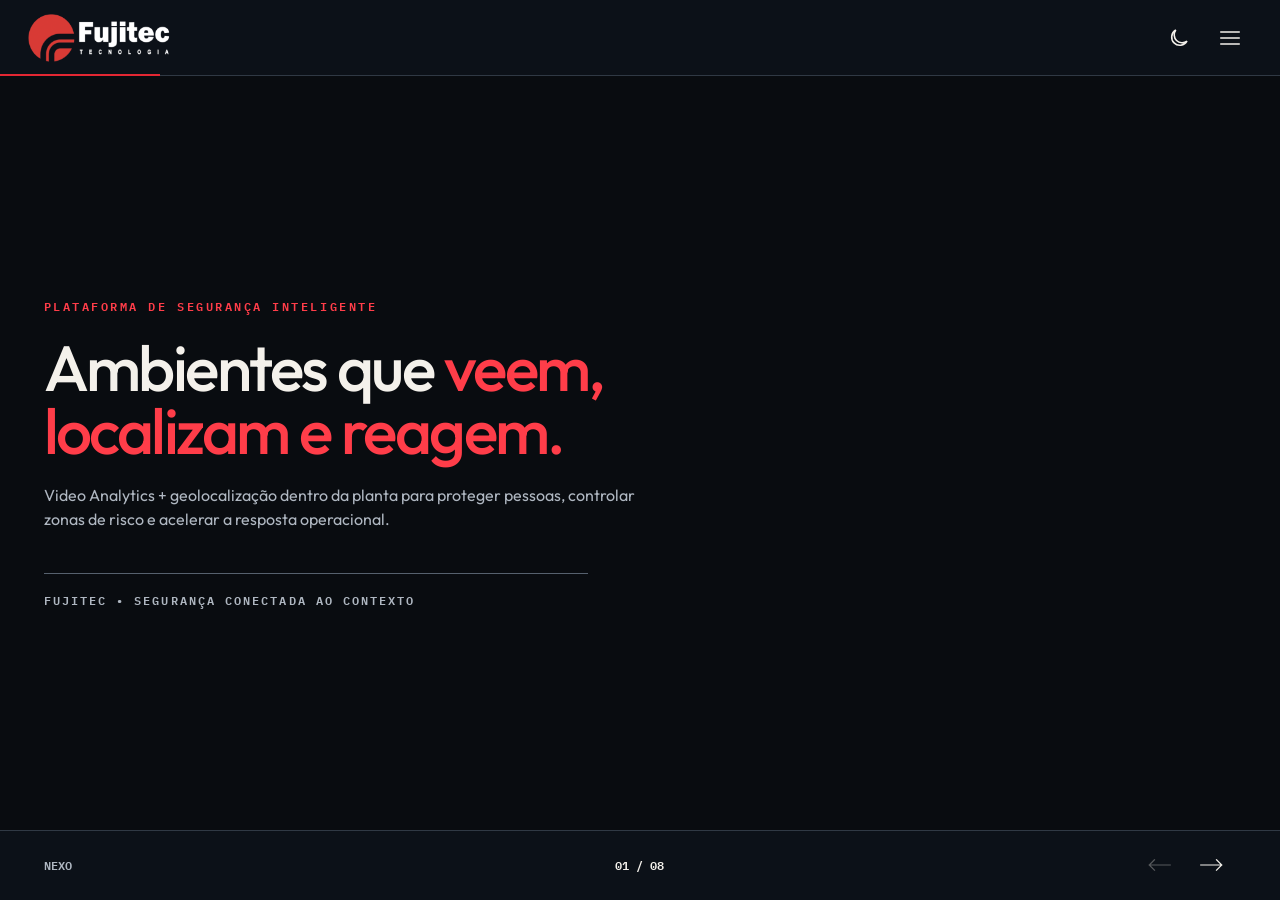
==== commit 474fc78f: "Adiciona capa: Ambientes que veem, localizam e reagem Tela de abertura com os textos da apresentação" ====
--- a/fujitec-apresentacao-geo-analitico-dark.html
+++ b/fujitec-apresentacao-geo-analitico-dark.html
@@ -15,7 +15,7 @@
     <!-- Deck derivado da apresentação global Fujitec: trilha linear única do NEXO cobrindo somente Geolocalização e Video Analytics, sem hub, sem RFID e sem as frentes CFTV e infraestrutura. Mídia e CSS reaproveitados de assets/fujitec-global. -->
     <main class="presentation" data-presentation data-theme="dark" aria-label="Apresentação NEXO — Video Analytics e Geolocalização">
       <header class="presentation__header">
-        <a class="brand-home" href="#nexo-01" data-route-link="nexo-01" aria-label="Fujitec — voltar ao início">
+        <a class="brand-home" href="#capa" data-route-link="capa" aria-label="Fujitec — voltar ao início">
           <span class="brand-logo" role="img" aria-label="Fujitec Tecnologia">
             <span class="brand-logo__asset" aria-hidden="true">
               <span class="brand-logo__mark"></span>
@@ -24,7 +24,7 @@
           </span>
         </a>
         <div class="header-actions">
-          <a class="header-control" href="fujitec-apresentacao-geo-analitico.html#nexo-01" data-theme-link aria-label="Abrir tema claro preservando a tela atual">
+          <a class="header-control" href="fujitec-apresentacao-geo-analitico.html#capa" data-theme-link aria-label="Abrir tema claro preservando a tela atual">
             <svg class="icon theme-icon--light" viewBox="0 0 24 24" aria-hidden="true"><circle cx="12" cy="12" r="4"></circle><path d="M12 2v3M12 19v3M2 12h3M19 12h3M4.9 4.9 7 7M17 17l2.1 2.1M19.1 4.9 17 7M7 17l-2.1 2.1"></path></svg>
             <svg class="icon theme-icon--dark" viewBox="0 0 24 24" aria-hidden="true"><path d="M20 15.2A8 8 0 0 1 8.8 4 8.2 8.2 0 1 0 20 15.2Z"></path></svg>
           </a>
@@ -36,6 +36,7 @@
 
       <aside id="presentation-menu" class="presentation__menu" data-menu hidden aria-hidden="true" aria-label="Telas da apresentação">
         <nav>
+          <a href="#capa" data-route-link="capa"><span>Capa</span><svg class="icon" viewBox="0 0 32 16" aria-hidden="true"><path d="M1 8h28M22 1l7 7-7 7"></path></svg></a>
           <a href="#nexo-01" data-route-link="nexo-01"><span>Visão geral</span><svg class="icon" viewBox="0 0 32 16" aria-hidden="true"><path d="M1 8h28M22 1l7 7-7 7"></path></svg></a>
           <a href="#nexo-05" data-route-link="nexo-05"><span>Mapa operacional</span><svg class="icon" viewBox="0 0 32 16" aria-hidden="true"><path d="M1 8h28M22 1l7 7-7 7"></path></svg></a>
           <a href="#nexo-06" data-route-link="nexo-06"><span>Crachá e localização</span><svg class="icon" viewBox="0 0 32 16" aria-hidden="true"><path d="M1 8h28M22 1l7 7-7 7"></path></svg></a>
@@ -47,7 +48,7 @@
       </aside>
 
       <div class="presentation__progress" aria-label="Progresso da trilha">
-        <span data-progress role="progressbar" aria-label="Progresso da trilha" aria-valuemin="1" aria-valuemax="7" aria-valuenow="1"></span>
+        <span data-progress role="progressbar" aria-label="Progresso da trilha" aria-valuemin="1" aria-valuemax="8" aria-valuenow="1"></span>
       </div>
 
       <div class="presentation__stage">
@@ -56,7 +57,7 @@
 
       <footer class="presentation__footer" data-footer hidden>
         <span class="presentation__trail-label" data-trail-label></span>
-        <span class="presentation__counter" data-counter>01 / 07</span>
+        <span class="presentation__counter" data-counter>01 / 08</span>
         <nav class="presentation__nav" aria-label="Navegação da trilha">
           <button class="nav-button" type="button" data-prev aria-label="Tela anterior">
             <svg class="icon icon--left" viewBox="0 0 32 16" aria-hidden="true"><path d="M1 8h28M22 1l7 7-7 7"></path></svg>
--- a/assets/fujitec-geo/css/geo.css
+++ b/assets/fujitec-geo/css/geo.css
@@ -12,6 +12,54 @@
 .nav-button:disabled {
   opacity: 0.32;
   pointer-events: none;
+}
+
+/* Capa: tela de abertura em coluna única, sem visual lateral. */
+.slide--cover .slide__inner {
+  grid-template-columns: 1fr;
+}
+
+.slide__copy--cover {
+  max-width: 60rem;
+}
+
+.cover-kicker {
+  display: block;
+  margin-bottom: clamp(1rem, 2.4vh, 1.7rem);
+  color: var(--red-strong);
+  font-family: var(--font-mono);
+  font-size: var(--small);
+  font-weight: 600;
+  letter-spacing: 0.22em;
+  text-transform: uppercase;
+}
+
+.slide__copy--cover h2 {
+  max-width: 18ch;
+  font-size: var(--display-xl);
+}
+
+.slide__copy--cover h2 em {
+  color: var(--red-strong);
+  font-style: normal;
+}
+
+.slide__copy--cover > p {
+  max-width: 56ch;
+}
+
+.cover-signature {
+  display: block;
+  max-width: 34rem;
+  margin-top: clamp(1.8rem, 4.5vh, 3rem);
+  padding-top: 1rem;
+  border-top: 1px solid var(--line-strong);
+  color: var(--muted);
+  font-family: var(--font-mono);
+  font-size: var(--small);
+  font-weight: 600;
+  letter-spacing: 0.18em;
+  text-transform: uppercase;
 }
 
 @media (max-width: 74rem) {
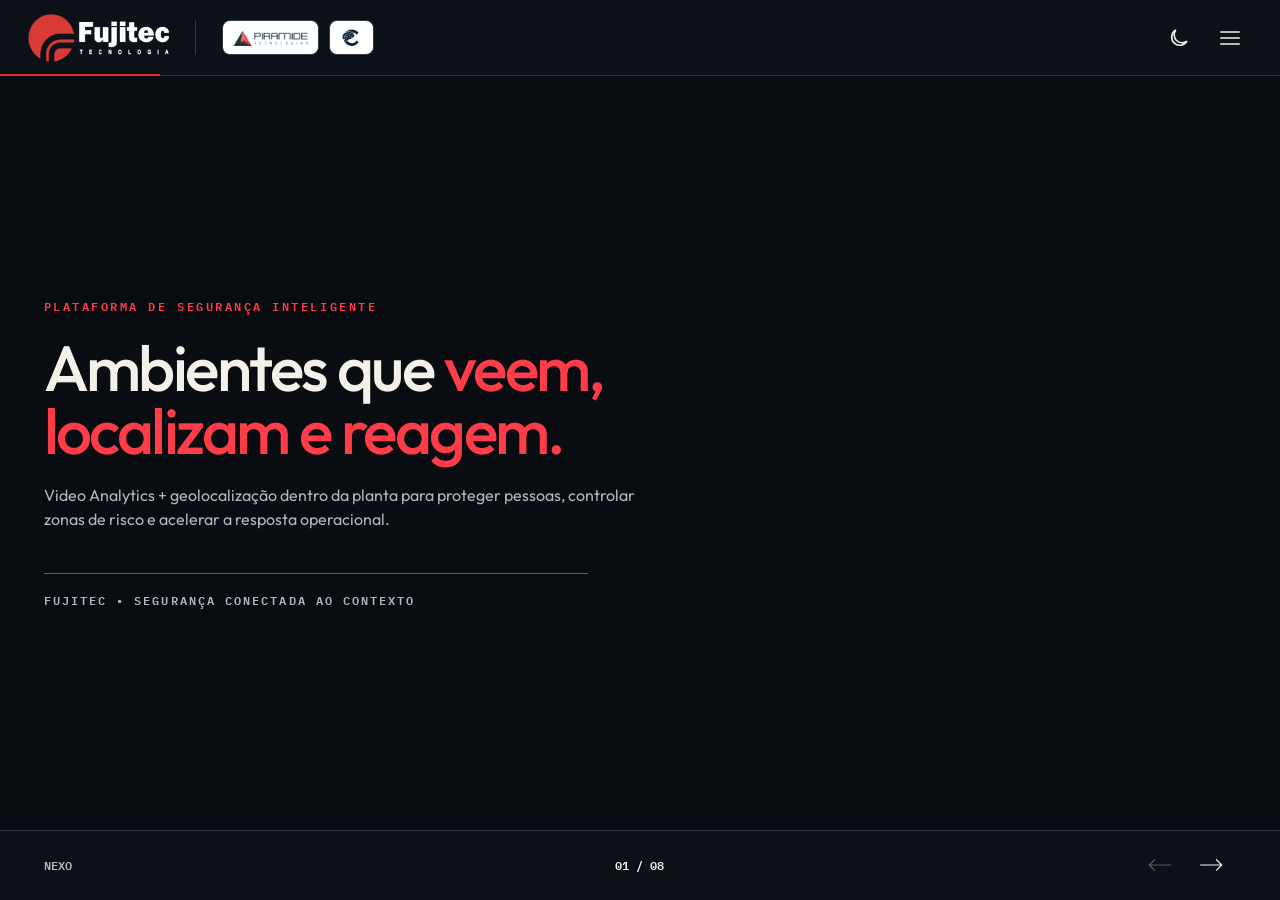
==== commit eaf5d9ad: "Adiciona logos Piramide Tecnologias e Cognitia ao cabeçalho Chips brancos ao lado da marca Fujitec, " ====
--- a/fujitec-apresentacao-geo-analitico-dark.html
+++ b/fujitec-apresentacao-geo-analitico-dark.html
@@ -23,6 +23,10 @@
             </span>
           </span>
         </a>
+        <span class="header-partners" aria-label="Parceiros: Piramide Tecnologias e Cognitia Soluções Inteligentes">
+          <img src="assets/fujitec-geo/brand/piramide-logo.png" alt="Piramide Tecnologias">
+          <img src="assets/fujitec-geo/brand/cognitia-logo.jpg" alt="Cognitia Soluções Inteligentes">
+        </span>
         <div class="header-actions">
           <a class="header-control" href="fujitec-apresentacao-geo-analitico.html#capa" data-theme-link aria-label="Abrir tema claro preservando a tela atual">
             <svg class="icon theme-icon--light" viewBox="0 0 24 24" aria-hidden="true"><circle cx="12" cy="12" r="4"></circle><path d="M12 2v3M12 19v3M2 12h3M19 12h3M4.9 4.9 7 7M17 17l2.1 2.1M19.1 4.9 17 7M7 17l-2.1 2.1"></path></svg>
--- a/assets/fujitec-geo/css/geo.css
+++ b/assets/fujitec-geo/css/geo.css
@@ -12,6 +12,121 @@
 .nav-button:disabled {
   opacity: 0.32;
   pointer-events: none;
+}
+
+.overview-visual__map video {
+  object-position: center;
+  background: #04070c;
+}
+
+/* Logos dos parceiros (Piramide e Cognitia) ao lado da marca Fujitec. */
+.header-partners {
+  display: flex;
+  align-items: center;
+  gap: 0.6rem;
+  margin-right: auto;
+  margin-left: clamp(0.9rem, 2vw, 1.6rem);
+  padding-left: clamp(0.9rem, 2vw, 1.6rem);
+  border-left: 1px solid var(--line);
+}
+
+.header-partners img {
+  height: 2.15rem;
+  padding: 0.28rem 0.5rem;
+  border: 1px solid var(--line);
+  border-radius: 0.5rem;
+  background: #fff;
+}
+
+@media (max-width: 38rem) {
+  .header-partners {
+    gap: 0.4rem;
+    margin-left: 0.6rem;
+    padding-left: 0.6rem;
+  }
+
+  .header-partners img {
+    height: 1.65rem;
+    padding: 0.2rem 0.35rem;
+  }
+}
+
+/* Tela de pessoas por área: planta inteira, centralizada e sem recorte. */
+.people-map figure {
+  background: #04070c;
+}
+
+.people-map figure img {
+  object-fit: contain;
+  object-position: center;
+}
+
+.people-map .location-pulse {
+  display: none;
+}
+
+.badge-system__map video {
+  object-position: center;
+  background: #04070c;
+}
+
+.zone-map video {
+  width: 100%;
+  height: 100%;
+  object-fit: cover;
+  object-position: center;
+  background: #04070c;
+}
+
+/* Cartão explicativo do crachá RTLS na coluna de texto. */
+.device-card {
+  display: grid;
+  grid-template-columns: clamp(6.5rem, 8vw, 9rem) 1fr;
+  gap: clamp(1rem, 1.6vw, 1.5rem);
+  align-items: center;
+  max-width: 34rem;
+  margin-top: clamp(1.4rem, 3vh, 2.4rem);
+  padding-top: clamp(1.1rem, 2.2vh, 1.8rem);
+  border-top: 2px solid var(--red);
+}
+
+.device-card img {
+  width: 100%;
+  border: 1px solid var(--line);
+  border-radius: 0.7rem;
+  background: #fff;
+  box-shadow: var(--shadow);
+}
+
+.device-card strong {
+  display: block;
+  font-size: clamp(1rem, 1.1vw, 1.2rem);
+  font-weight: 600;
+}
+
+.device-card span {
+  display: block;
+  margin-top: 0.35rem;
+  color: var(--muted);
+  font-size: var(--body);
+  line-height: 1.45;
+}
+
+/* O vídeo da planta 2D já traz seus próprios marcadores;
+   os quadrados vermelhos animados saem desta tela. */
+.slide--zone-map .zone-map__routes {
+  display: none;
+}
+
+/* Com o vídeo, as etiquetas ficam à esquerda para não cobrir o painel
+   de histórico de trajeto mostrado na gravação. */
+.slide--zone-map .zone-map figcaption {
+  right: auto;
+  left: var(--gutter);
+}
+
+.slide--zone-map .zone-map figcaption span {
+  transform: translateX(calc(var(--zone-index) * 1rem));
 }
 
 /* Capa: tela de abertura em coluna única, sem visual lateral. */
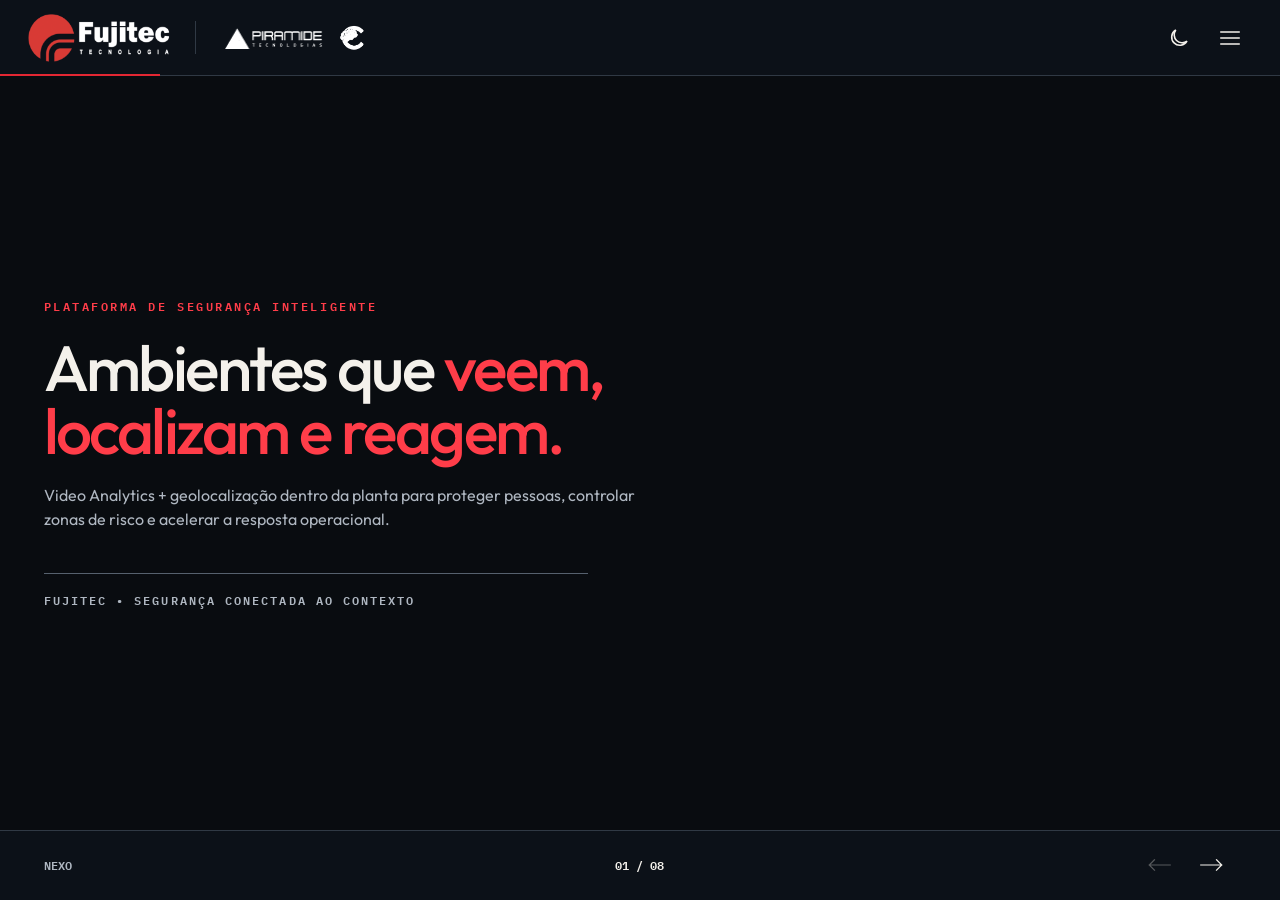
==== commit 1adf2394: "Logos dos parceiros sem chip, na estética da marca Fujitec Fundo transparente, cores originais no te" ====
--- a/fujitec-apresentacao-geo-analitico-dark.html
+++ b/fujitec-apresentacao-geo-analitico-dark.html
@@ -25,7 +25,7 @@
         </a>
         <span class="header-partners" aria-label="Parceiros: Piramide Tecnologias e Cognitia Soluções Inteligentes">
           <img src="assets/fujitec-geo/brand/piramide-logo.png" alt="Piramide Tecnologias">
-          <img src="assets/fujitec-geo/brand/cognitia-logo.jpg" alt="Cognitia Soluções Inteligentes">
+          <img src="assets/fujitec-geo/brand/cognitia-logo.png" alt="Cognitia Soluções Inteligentes">
         </span>
         <div class="header-actions">
           <a class="header-control" href="fujitec-apresentacao-geo-analitico.html#capa" data-theme-link aria-label="Abrir tema claro preservando a tela atual">
--- a/assets/fujitec-geo/css/geo.css
+++ b/assets/fujitec-geo/css/geo.css
@@ -31,23 +31,30 @@
 }
 
 .header-partners img {
-  height: 2.15rem;
-  padding: 0.28rem 0.5rem;
-  border: 1px solid var(--line);
-  border-radius: 0.5rem;
-  background: #fff;
+  height: 1.9rem;
+}
+
+.header-partners img[alt^="Cognitia"] {
+  height: 2.1rem;
+}
+
+[data-theme="dark"] .header-partners img {
+  filter: brightness(0) invert(1);
 }
 
 @media (max-width: 38rem) {
   .header-partners {
-    gap: 0.4rem;
+    gap: 0.5rem;
     margin-left: 0.6rem;
     padding-left: 0.6rem;
   }
 
   .header-partners img {
-    height: 1.65rem;
-    padding: 0.2rem 0.35rem;
+    height: 1.4rem;
+  }
+
+  .header-partners img[alt^="Cognitia"] {
+    height: 1.55rem;
   }
 }
 
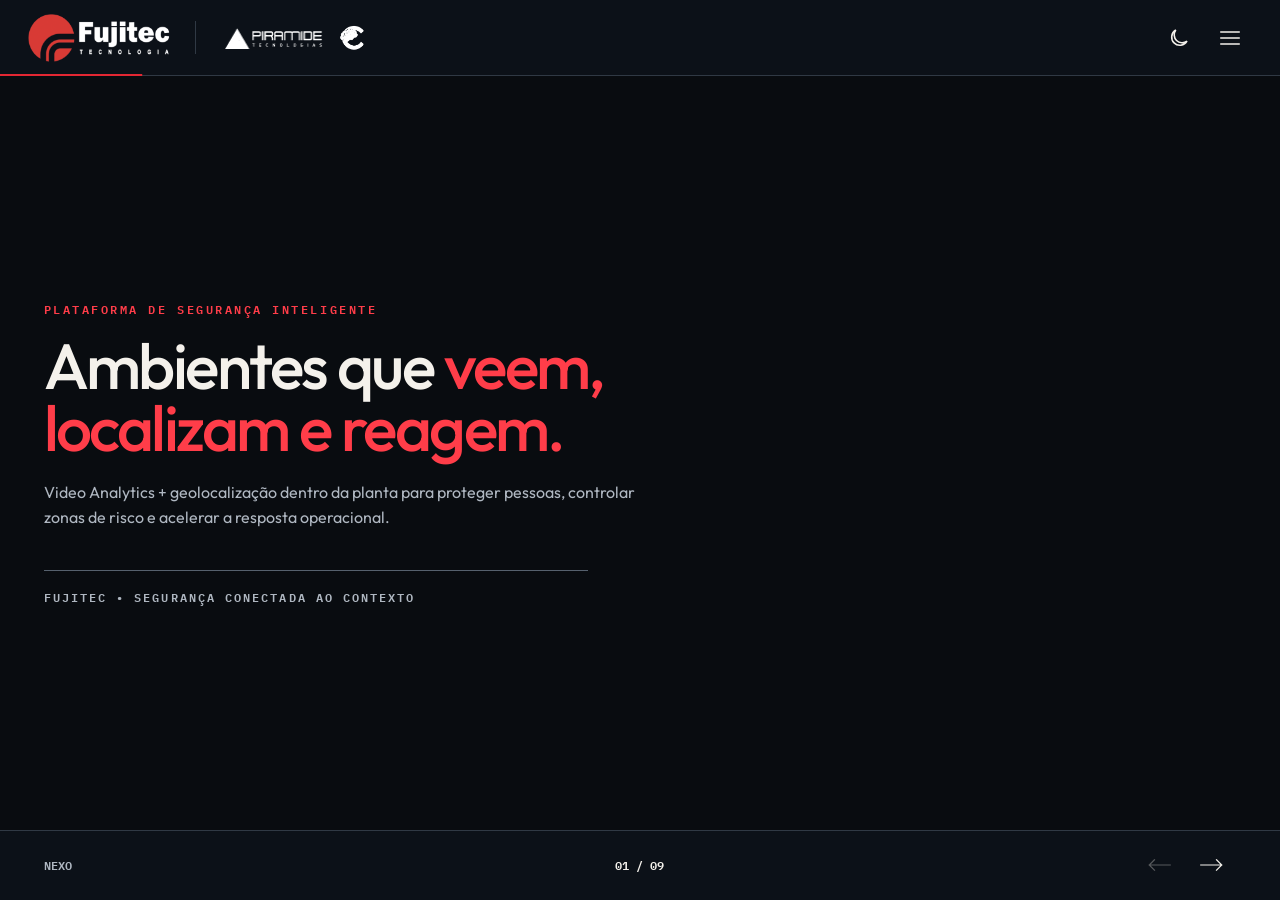
==== commit 7aa1b28e: "Adiciona tela de encerramento Fale conosco Nona tela com contatos (site, e-mail e telefones 19 99777" ====
--- a/fujitec-apresentacao-geo-analitico-dark.html
+++ b/fujitec-apresentacao-geo-analitico-dark.html
@@ -48,11 +48,12 @@
           <a href="#nexo-04" data-route-link="nexo-04"><span>Pessoas por área</span><svg class="icon" viewBox="0 0 32 16" aria-hidden="true"><path d="M1 8h28M22 1l7 7-7 7"></path></svg></a>
           <a href="#nexo-02" data-route-link="nexo-02"><span>Video Analytics</span><svg class="icon" viewBox="0 0 32 16" aria-hidden="true"><path d="M1 8h28M22 1l7 7-7 7"></path></svg></a>
           <a href="#nexo-08" data-route-link="nexo-08"><span>Correlação e report</span><svg class="icon" viewBox="0 0 32 16" aria-hidden="true"><path d="M1 8h28M22 1l7 7-7 7"></path></svg></a>
+          <a href="#contato" data-route-link="contato"><span>Fale conosco</span><svg class="icon" viewBox="0 0 32 16" aria-hidden="true"><path d="M1 8h28M22 1l7 7-7 7"></path></svg></a>
         </nav>
       </aside>
 
       <div class="presentation__progress" aria-label="Progresso da trilha">
-        <span data-progress role="progressbar" aria-label="Progresso da trilha" aria-valuemin="1" aria-valuemax="8" aria-valuenow="1"></span>
+        <span data-progress role="progressbar" aria-label="Progresso da trilha" aria-valuemin="1" aria-valuemax="9" aria-valuenow="1"></span>
       </div>
 
       <div class="presentation__stage">
@@ -61,7 +62,7 @@
 
       <footer class="presentation__footer" data-footer hidden>
         <span class="presentation__trail-label" data-trail-label></span>
-        <span class="presentation__counter" data-counter>01 / 08</span>
+        <span class="presentation__counter" data-counter>01 / 09</span>
         <nav class="presentation__nav" aria-label="Navegação da trilha">
           <button class="nav-button" type="button" data-prev aria-label="Tela anterior">
             <svg class="icon icon--left" viewBox="0 0 32 16" aria-hidden="true"><path d="M1 8h28M22 1l7 7-7 7"></path></svg>
--- a/assets/fujitec-geo/css/geo.css
+++ b/assets/fujitec-geo/css/geo.css
@@ -136,6 +136,104 @@
   transform: translateX(calc(var(--zone-index) * 1rem));
 }
 
+/* Tela de encerramento: contatos e certificações. */
+.slide__copy .cover-kicker {
+  margin-bottom: clamp(0.8rem, 1.8vh, 1.3rem);
+}
+
+.slide__copy h2 em {
+  color: var(--red-strong);
+  font-style: normal;
+}
+
+.contact {
+  height: 100%;
+  display: grid;
+  gap: clamp(1.2rem, 2.6vh, 2rem);
+  align-content: center;
+  max-width: 34rem;
+  margin-left: auto;
+}
+
+.contact__cards {
+  display: grid;
+  border-top: 2px solid var(--red);
+}
+
+.contact-card {
+  display: grid;
+  gap: 0.35rem;
+  padding: clamp(1rem, 2vh, 1.5rem) 1.2rem;
+  border-bottom: 1px solid var(--line);
+  background: var(--surface);
+  text-decoration: none;
+}
+
+.contact-card span {
+  color: var(--muted);
+  font-family: var(--font-mono);
+  font-size: var(--small);
+  font-weight: 600;
+  letter-spacing: 0.16em;
+  text-transform: uppercase;
+}
+
+.contact-card strong {
+  color: var(--red-strong);
+  font-size: clamp(1.15rem, 1.5vw, 1.6rem);
+  font-weight: 600;
+  letter-spacing: -0.02em;
+}
+
+.contact-card small {
+  color: var(--muted);
+  font-size: var(--body);
+}
+
+.contact__certs {
+  display: grid;
+  grid-template-columns: 1fr 1fr;
+  gap: 1px;
+}
+
+.contact__certs figure {
+  display: flex;
+  align-items: center;
+  gap: 0.9rem;
+  margin: 0;
+  padding: 0.9rem 1rem;
+  border: 1px solid var(--line);
+  background: var(--surface);
+}
+
+.contact__certs img {
+  height: clamp(2.6rem, 4vh, 3.4rem);
+  padding: 0.3rem;
+  border-radius: 0.45rem;
+  background: #fff;
+}
+
+.contact__certs figcaption {
+  color: var(--muted);
+  font-family: var(--font-mono);
+  font-size: var(--small);
+  font-weight: 600;
+  letter-spacing: 0.12em;
+  text-transform: uppercase;
+  line-height: 1.4;
+}
+
+@media (max-width: 56.25rem), (orientation: portrait) and (max-width: 64rem) {
+  .contact {
+    max-width: none;
+    margin-left: 0;
+  }
+
+  .contact__certs {
+    grid-template-columns: 1fr;
+  }
+}
+
 /* Capa: tela de abertura em coluna única, sem visual lateral. */
 .slide--cover .slide__inner {
   grid-template-columns: 1fr;
